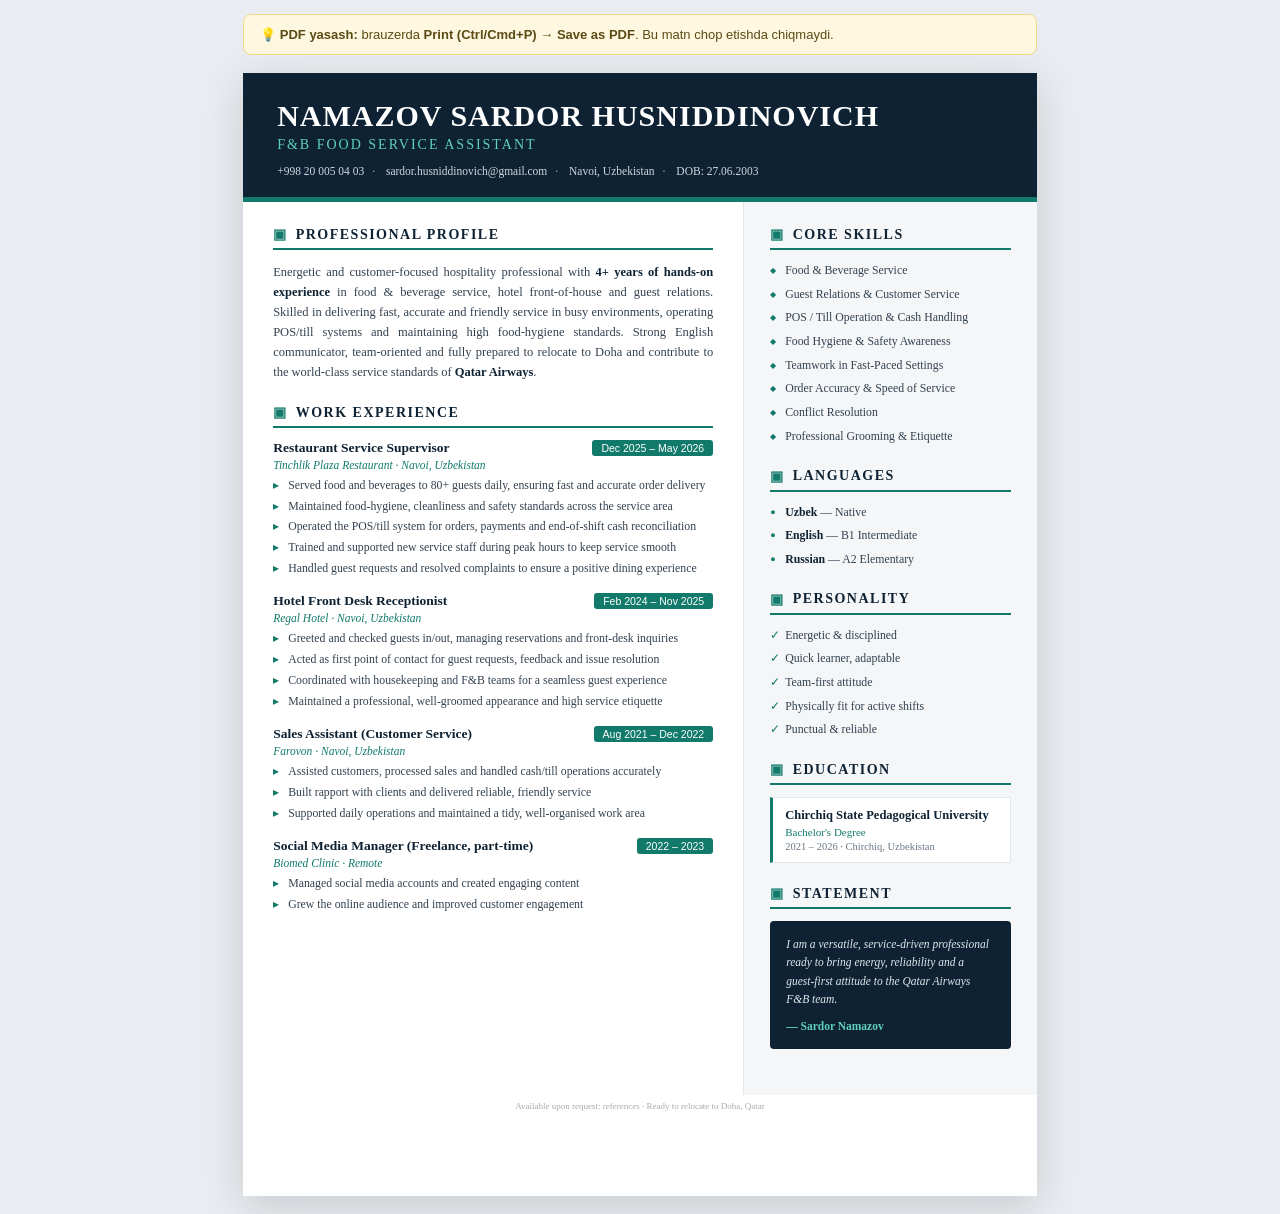
==== cv/Sardor_Namazov_CV_QatarAirways.html @ 2c008606 "Update restaurant name to Tinchlik Plaza" ====
<!DOCTYPE html>
<html lang="en">
<head>
<meta charset="UTF-8" />
<meta name="viewport" content="width=device-width, initial-scale=1.0" />
<title>Sardor Namazov — CV (Qatar Airways · F&B Food Service Assistant)</title>
<style>
  @page { size: A4; margin: 0; }
  * { margin:0; padding:0; box-sizing:border-box; }
  body {
    font-family: Georgia, 'Times New Roman', serif;
    color:#1b2733; background:#e9edf1;
    -webkit-print-color-adjust:exact; print-color-adjust:exact;
  }
  .page {
    width:210mm; min-height:297mm; margin:18px auto; background:#fff;
    box-shadow:0 10px 40px rgba(0,0,0,.15); position:relative;
  }
  /* Header */
  .head { background:#0e2233; color:#fff; padding:26px 34px 20px; border-bottom:5px solid #117a6b; }
  .head h1 { font-size:30px; letter-spacing:1px; font-weight:700; }
  .role { color:#5fd0bd; font-size:14px; letter-spacing:2px; margin-top:4px; text-transform:uppercase; }
  .contact { font-size:11.5px; color:#cdd7df; margin-top:12px; }
  .contact span { white-space:nowrap; }
  .sep { color:#5fd0bd; margin:0 8px; }
  /* Body grid */
  .body { display:flex; }
  .left { width:63%; padding:24px 30px; }
  .right { width:37%; padding:24px 26px; background:#f4f6f8; border-left:1px solid #e2e7ec; }
  h2 { font-size:14px; color:#0e2233; text-transform:uppercase; letter-spacing:1.5px;
       border-bottom:2px solid #117a6b; padding-bottom:5px; margin-bottom:12px; display:flex; align-items:center; gap:8px; }
  h2 .ic { color:#117a6b; }
  .profile { font-size:12.5px; line-height:1.6; text-align:justify; color:#33414f; }
  .profile b { color:#0e2233; }
  /* Jobs */
  .job { margin-bottom:16px; }
  .job-top { display:flex; justify-content:space-between; align-items:baseline; gap:10px; }
  .job-title { font-size:13.5px; font-weight:700; color:#0e2233; }
  .job-date { font-size:10.5px; color:#fff; background:#117a6b; padding:2px 9px; border-radius:3px; white-space:nowrap; font-family:Arial,sans-serif; }
  .job-org { font-size:11.5px; color:#117a6b; font-style:italic; margin:3px 0 6px; }
  .job ul { list-style:none; }
  .job li { font-size:11.8px; line-height:1.5; color:#33414f; padding-left:15px; position:relative; margin-bottom:3px; }
  .job li::before { content:"▸"; color:#117a6b; position:absolute; left:0; }
  /* Right column */
  .blk { margin-bottom:22px; }
  .skill, .lang, .pers { font-size:11.8px; color:#33414f; line-height:1.5; padding-left:15px; position:relative; margin-bottom:6px; }
  .skill::before { content:"◆"; color:#117a6b; font-size:8px; position:absolute; left:0; top:3px; }
  .lang::before { content:"●"; color:#117a6b; font-size:9px; position:absolute; left:0; top:2px; }
  .pers::before { content:"✓"; color:#117a6b; position:absolute; left:0; }
  .lang b { color:#0e2233; }
  .edu-card { background:#fff; border:1px solid #e2e7ec; border-left:3px solid #117a6b; padding:10px 12px; }
  .edu-card .uni { font-size:12.5px; font-weight:700; color:#0e2233; }
  .edu-card .deg { font-size:11px; color:#117a6b; margin:3px 0; }
  .edu-card .meta { font-size:10.5px; color:#6b7886; }
  .quote { background:#0e2233; color:#dfe8ee; font-size:11.5px; font-style:italic; line-height:1.6;
           padding:14px 16px; border-radius:4px; }
  .quote .name { display:block; margin-top:8px; color:#5fd0bd; font-style:normal; font-weight:700; }
  .note { font-size:9px; color:#aaa; text-align:center; padding:6px; }
  @media print { body{background:#fff;} .page{margin:0; box-shadow:none;} .screen-only{display:none;} }
</style>
</head>
<body>
<div class="screen-only" style="max-width:210mm;margin:14px auto 0;font-family:Arial,sans-serif;font-size:13px;background:#fff8e1;border:1px solid #f0d98a;border-radius:8px;padding:12px 16px;color:#5b4a14;">
  💡 <b>PDF yasash:</b> brauzerda <b>Print (Ctrl/Cmd+P)</b> → <b>Save as PDF</b>. Bu matn chop etishda chiqmaydi.
</div>

<div class="page">
  <header class="head">
    <h1>NAMAZOV SARDOR HUSNIDDINOVICH</h1>
    <div class="role">F&amp;B Food Service Assistant</div>
    <div class="contact">
      <span>+998 20 005 04 03</span><span class="sep">·</span>
      <span>sardor.husniddinovich@gmail.com</span><span class="sep">·</span>
      <span>Navoi, Uzbekistan</span><span class="sep">·</span>
      <span>DOB: 27.06.2003</span>
    </div>
  </header>

  <div class="body">
    <!-- LEFT -->
    <div class="left">
      <section style="margin-bottom:22px;">
        <h2><span class="ic">▣</span> Professional Profile</h2>
        <p class="profile">
          Energetic and customer-focused hospitality professional with <b>4+ years of hands-on
          experience</b> in food &amp; beverage service, hotel front-of-house and guest relations.
          Skilled in delivering fast, accurate and friendly service in busy environments, operating
          POS/till systems and maintaining high food-hygiene standards. Strong English communicator,
          team-oriented and fully prepared to relocate to Doha and contribute to the world-class
          service standards of <b>Qatar Airways</b>.
        </p>
      </section>

      <section>
        <h2><span class="ic">▣</span> Work Experience</h2>

        <div class="job">
          <div class="job-top">
            <span class="job-title">Restaurant Service Supervisor</span>
            <span class="job-date">Dec 2025 – May 2026</span>
          </div>
          <div class="job-org">Tinchlik Plaza Restaurant · Navoi, Uzbekistan</div>
          <ul>
            <li>Served food and beverages to 80+ guests daily, ensuring fast and accurate order delivery</li>
            <li>Maintained food-hygiene, cleanliness and safety standards across the service area</li>
            <li>Operated the POS/till system for orders, payments and end-of-shift cash reconciliation</li>
            <li>Trained and supported new service staff during peak hours to keep service smooth</li>
            <li>Handled guest requests and resolved complaints to ensure a positive dining experience</li>
          </ul>
        </div>

        <div class="job">
          <div class="job-top">
            <span class="job-title">Hotel Front Desk Receptionist</span>
            <span class="job-date">Feb 2024 – Nov 2025</span>
          </div>
          <div class="job-org">Regal Hotel · Navoi, Uzbekistan</div>
          <ul>
            <li>Greeted and checked guests in/out, managing reservations and front-desk inquiries</li>
            <li>Acted as first point of contact for guest requests, feedback and issue resolution</li>
            <li>Coordinated with housekeeping and F&amp;B teams for a seamless guest experience</li>
            <li>Maintained a professional, well-groomed appearance and high service etiquette</li>
          </ul>
        </div>

        <div class="job">
          <div class="job-top">
            <span class="job-title">Sales Assistant (Customer Service)</span>
            <span class="job-date">Aug 2021 – Dec 2022</span>
          </div>
          <div class="job-org">Farovon · Navoi, Uzbekistan</div>
          <ul>
            <li>Assisted customers, processed sales and handled cash/till operations accurately</li>
            <li>Built rapport with clients and delivered reliable, friendly service</li>
            <li>Supported daily operations and maintained a tidy, well-organised work area</li>
          </ul>
        </div>

        <div class="job">
          <div class="job-top">
            <span class="job-title">Social Media Manager (Freelance, part-time)</span>
            <span class="job-date">2022 – 2023</span>
          </div>
          <div class="job-org">Biomed Clinic · Remote</div>
          <ul>
            <li>Managed social media accounts and created engaging content</li>
            <li>Grew the online audience and improved customer engagement</li>
          </ul>
        </div>
      </section>
    </div>

    <!-- RIGHT -->
    <div class="right">
      <div class="blk">
        <h2><span class="ic">▣</span> Core Skills</h2>
        <div class="skill">Food &amp; Beverage Service</div>
        <div class="skill">Guest Relations &amp; Customer Service</div>
        <div class="skill">POS / Till Operation &amp; Cash Handling</div>
        <div class="skill">Food Hygiene &amp; Safety Awareness</div>
        <div class="skill">Teamwork in Fast-Paced Settings</div>
        <div class="skill">Order Accuracy &amp; Speed of Service</div>
        <div class="skill">Conflict Resolution</div>
        <div class="skill">Professional Grooming &amp; Etiquette</div>
      </div>

      <div class="blk">
        <h2><span class="ic">▣</span> Languages</h2>
        <div class="lang"><b>Uzbek</b> — Native</div>
        <div class="lang"><b>English</b> — B1 Intermediate</div>
        <div class="lang"><b>Russian</b> — A2 Elementary</div>
      </div>

      <div class="blk">
        <h2><span class="ic">▣</span> Personality</h2>
        <div class="pers">Energetic &amp; disciplined</div>
        <div class="pers">Quick learner, adaptable</div>
        <div class="pers">Team-first attitude</div>
        <div class="pers">Physically fit for active shifts</div>
        <div class="pers">Punctual &amp; reliable</div>
      </div>

      <div class="blk">
        <h2><span class="ic">▣</span> Education</h2>
        <div class="edu-card">
          <div class="uni">Chirchiq State Pedagogical University</div>
          <div class="deg">Bachelor's Degree</div>
          <div class="meta">2021 – 2026 · Chirchiq, Uzbekistan</div>
        </div>
      </div>

      <div class="blk">
        <h2><span class="ic">▣</span> Statement</h2>
        <div class="quote">
          I am a versatile, service-driven professional ready to bring energy, reliability and
          a guest-first attitude to the Qatar Airways F&amp;B team.
          <span class="name">— Sardor Namazov</span>
        </div>
      </div>
    </div>
  </div>
  <div class="note">Available upon request: references · Ready to relocate to Doha, Qatar</div>
</div>
</body>
</html>
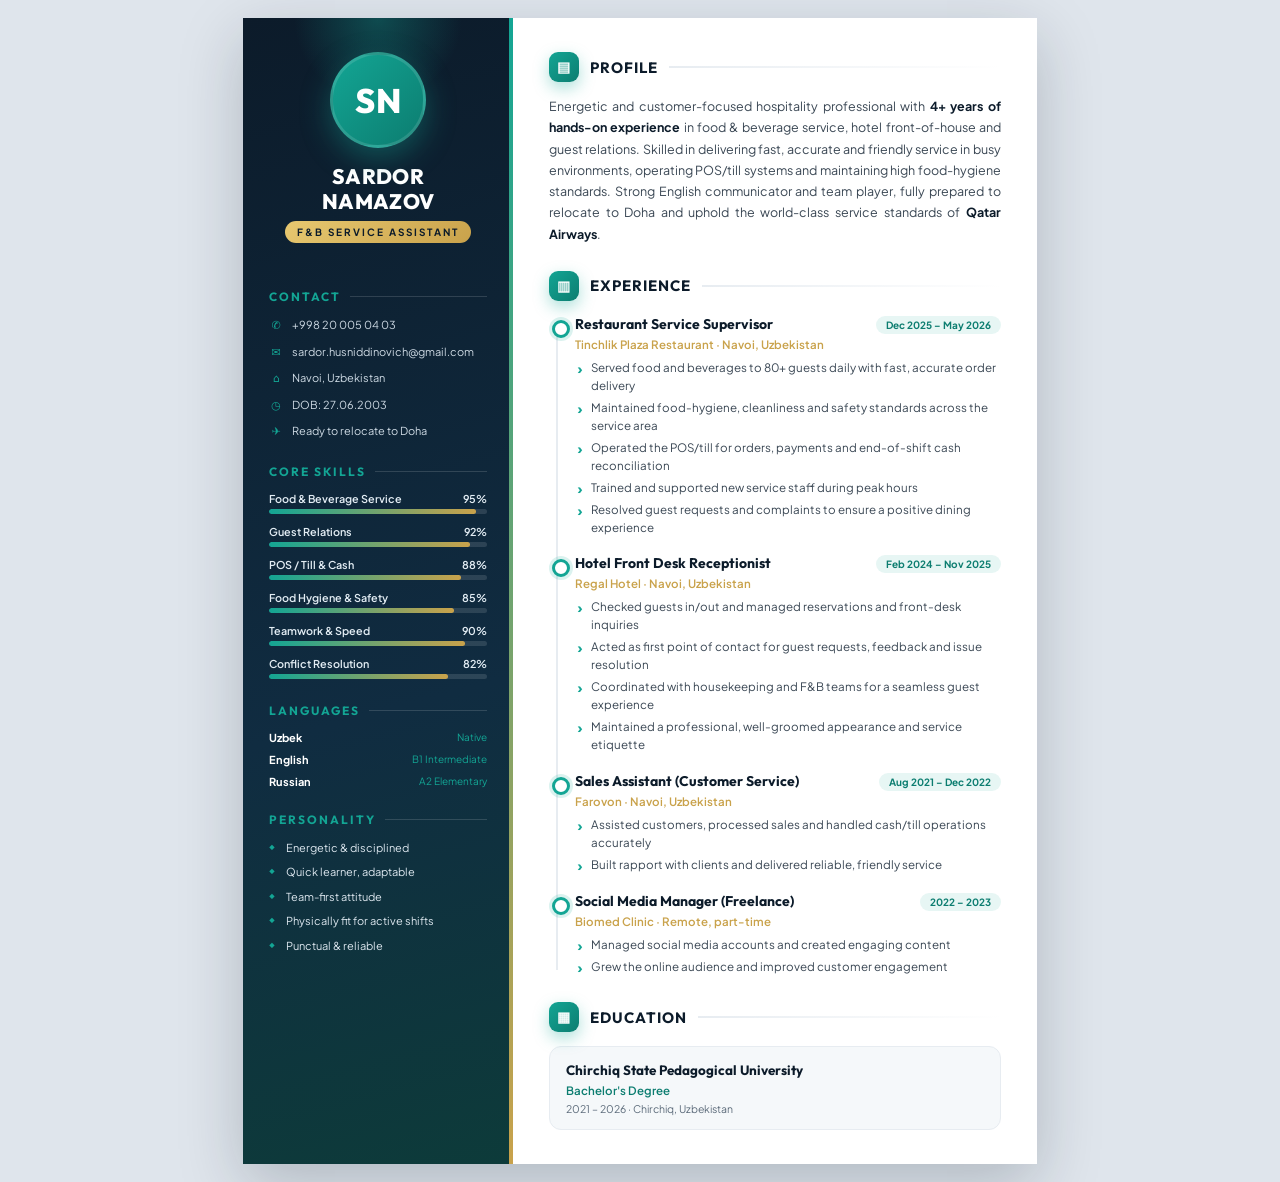
==== commit 77e694ec: "Redesign CV: premium sidebar layout with skill bars, timeline, modern typography" ====
--- a/cv/Sardor_Namazov_CV_QatarAirways.html
+++ b/cv/Sardor_Namazov_CV_QatarAirways.html
@@ -4,202 +4,229 @@
 <meta charset="UTF-8" />
 <meta name="viewport" content="width=device-width, initial-scale=1.0" />
 <title>Sardor Namazov — CV (Qatar Airways · F&B Food Service Assistant)</title>
+<link rel="preconnect" href="https://fonts.googleapis.com" />
+<link rel="preconnect" href="https://fonts.gstatic.com" crossorigin />
+<link href="https://fonts.googleapis.com/css2?family=Plus+Jakarta+Sans:wght@400;500;600;700;800&family=Outfit:wght@500;600;700;800&display=swap" rel="stylesheet" />
 <style>
   @page { size: A4; margin: 0; }
   * { margin:0; padding:0; box-sizing:border-box; }
-  body {
-    font-family: Georgia, 'Times New Roman', serif;
-    color:#1b2733; background:#e9edf1;
+  :root{
+    --ink:#11161d; --navy:#0c1b2a; --teal:#13a594; --teal-d:#0c7d70;
+    --gold:#c9a24b; --grey:#5c6b7a; --line:#e7ecf1; --soft:#f5f8fa;
+  }
+  body{
+    font-family:'Plus Jakarta Sans',system-ui,sans-serif; color:var(--ink); background:#dfe5ec;
     -webkit-print-color-adjust:exact; print-color-adjust:exact;
   }
-  .page {
-    width:210mm; min-height:297mm; margin:18px auto; background:#fff;
-    box-shadow:0 10px 40px rgba(0,0,0,.15); position:relative;
-  }
-  /* Header */
-  .head { background:#0e2233; color:#fff; padding:26px 34px 20px; border-bottom:5px solid #117a6b; }
-  .head h1 { font-size:30px; letter-spacing:1px; font-weight:700; }
-  .role { color:#5fd0bd; font-size:14px; letter-spacing:2px; margin-top:4px; text-transform:uppercase; }
-  .contact { font-size:11.5px; color:#cdd7df; margin-top:12px; }
-  .contact span { white-space:nowrap; }
-  .sep { color:#5fd0bd; margin:0 8px; }
-  /* Body grid */
-  .body { display:flex; }
-  .left { width:63%; padding:24px 30px; }
-  .right { width:37%; padding:24px 26px; background:#f4f6f8; border-left:1px solid #e2e7ec; }
-  h2 { font-size:14px; color:#0e2233; text-transform:uppercase; letter-spacing:1.5px;
-       border-bottom:2px solid #117a6b; padding-bottom:5px; margin-bottom:12px; display:flex; align-items:center; gap:8px; }
-  h2 .ic { color:#117a6b; }
-  .profile { font-size:12.5px; line-height:1.6; text-align:justify; color:#33414f; }
-  .profile b { color:#0e2233; }
-  /* Jobs */
-  .job { margin-bottom:16px; }
-  .job-top { display:flex; justify-content:space-between; align-items:baseline; gap:10px; }
-  .job-title { font-size:13.5px; font-weight:700; color:#0e2233; }
-  .job-date { font-size:10.5px; color:#fff; background:#117a6b; padding:2px 9px; border-radius:3px; white-space:nowrap; font-family:Arial,sans-serif; }
-  .job-org { font-size:11.5px; color:#117a6b; font-style:italic; margin:3px 0 6px; }
-  .job ul { list-style:none; }
-  .job li { font-size:11.8px; line-height:1.5; color:#33414f; padding-left:15px; position:relative; margin-bottom:3px; }
-  .job li::before { content:"▸"; color:#117a6b; position:absolute; left:0; }
-  /* Right column */
-  .blk { margin-bottom:22px; }
-  .skill, .lang, .pers { font-size:11.8px; color:#33414f; line-height:1.5; padding-left:15px; position:relative; margin-bottom:6px; }
-  .skill::before { content:"◆"; color:#117a6b; font-size:8px; position:absolute; left:0; top:3px; }
-  .lang::before { content:"●"; color:#117a6b; font-size:9px; position:absolute; left:0; top:2px; }
-  .pers::before { content:"✓"; color:#117a6b; position:absolute; left:0; }
-  .lang b { color:#0e2233; }
-  .edu-card { background:#fff; border:1px solid #e2e7ec; border-left:3px solid #117a6b; padding:10px 12px; }
-  .edu-card .uni { font-size:12.5px; font-weight:700; color:#0e2233; }
-  .edu-card .deg { font-size:11px; color:#117a6b; margin:3px 0; }
-  .edu-card .meta { font-size:10.5px; color:#6b7886; }
-  .quote { background:#0e2233; color:#dfe8ee; font-size:11.5px; font-style:italic; line-height:1.6;
-           padding:14px 16px; border-radius:4px; }
-  .quote .name { display:block; margin-top:8px; color:#5fd0bd; font-style:normal; font-weight:700; }
-  .note { font-size:9px; color:#aaa; text-align:center; padding:6px; }
-  @media print { body{background:#fff;} .page{margin:0; box-shadow:none;} .screen-only{display:none;} }
+  .page{ width:210mm; min-height:297mm; margin:18px auto; background:#fff;
+    box-shadow:0 20px 60px rgba(12,27,42,.22); overflow:hidden; position:relative; }
+
+  /* ===== Sidebar layout ===== */
+  .grid{ display:flex; min-height:297mm; }
+  .side{ width:34%; background:linear-gradient(165deg,#0c1b2a 0%,#102c41 60%,#0d3b3a 100%);
+    color:#dde7ef; padding:0 0 30px; position:relative; }
+  .side::after{ content:""; position:absolute; top:0; right:0; width:4px; height:100%;
+    background:linear-gradient(180deg,var(--teal),var(--gold)); }
+  .main{ width:66%; padding:34px 36px; }
+
+  /* ===== Avatar / name block ===== */
+  .id{ padding:34px 26px 22px; text-align:center; position:relative; }
+  .id::before{ content:""; position:absolute; inset:0; background:
+    radial-gradient(120px 120px at 50% 0%, rgba(19,165,148,.35), transparent 70%); }
+  .mono{ width:96px; height:96px; margin:0 auto 16px; border-radius:50%; position:relative;
+    display:flex; align-items:center; justify-content:center;
+    background:linear-gradient(135deg,var(--teal),var(--teal-d)); color:#fff;
+    font-family:'Outfit'; font-weight:800; font-size:34px; letter-spacing:1px;
+    box-shadow:0 10px 30px rgba(19,165,148,.4); border:3px solid rgba(255,255,255,.12); }
+  .mono span{ position:relative; z-index:1; }
+  .id h1{ font-family:'Outfit'; font-size:21px; font-weight:800; color:#fff; line-height:1.2; letter-spacing:.3px; }
+  .id .sub{ margin-top:7px; display:inline-block; font-size:10px; font-weight:700; letter-spacing:2px;
+    text-transform:uppercase; color:#0c1b2a; background:linear-gradient(135deg,#e7c870,var(--gold));
+    padding:5px 12px; border-radius:30px; }
+
+  /* ===== Sidebar sections ===== */
+  .sblk{ padding:0 26px; margin-top:24px; }
+  .sh{ font-family:'Outfit'; font-size:12px; font-weight:700; letter-spacing:2px; text-transform:uppercase;
+    color:var(--teal); margin-bottom:13px; display:flex; align-items:center; gap:9px; }
+  .sh .bar{ flex:1; height:1px; background:rgba(255,255,255,.14); }
+  .ctc{ font-size:11px; line-height:1.5; color:#cdd9e3; display:flex; gap:9px; align-items:flex-start; margin-bottom:10px; word-break:break-word; }
+  .ctc .i{ color:var(--teal); flex:none; width:14px; text-align:center; }
+
+  .skill{ margin-bottom:11px; }
+  .skill .top{ display:flex; justify-content:space-between; font-size:10.8px; color:#e3edf4; margin-bottom:4px; font-weight:600; }
+  .skill .track{ height:5px; border-radius:5px; background:rgba(255,255,255,.12); overflow:hidden; }
+  .skill .fill{ height:100%; border-radius:5px; background:linear-gradient(90deg,var(--teal),var(--gold)); }
+
+  .lang{ font-size:11px; color:#dde7ef; margin-bottom:9px; display:flex; justify-content:space-between; }
+  .lang b{ color:#fff; font-weight:700; }
+  .lang em{ font-style:normal; color:var(--teal); font-size:10px; }
+
+  .pers{ font-size:11px; color:#dde7ef; line-height:1.5; padding-left:17px; position:relative; margin-bottom:8px; }
+  .pers::before{ content:"◆"; color:var(--teal); font-size:7px; position:absolute; left:0; top:3px; }
+
+  /* ===== Main column ===== */
+  .mh{ font-family:'Outfit'; font-size:15px; font-weight:700; color:var(--navy);
+    text-transform:uppercase; letter-spacing:1px; display:flex; align-items:center; gap:11px; margin-bottom:14px; }
+  .mh .dot{ width:30px; height:30px; border-radius:9px; background:linear-gradient(135deg,var(--teal),var(--teal-d));
+    color:#fff; display:flex; align-items:center; justify-content:center; font-size:14px; box-shadow:0 6px 16px rgba(19,165,148,.35); }
+  .mh .ln{ flex:1; height:2px; background:linear-gradient(90deg,var(--line),transparent); }
+
+  .profile{ font-size:12.5px; line-height:1.7; color:#3a4754; text-align:justify; margin-bottom:26px; }
+  .profile b{ color:var(--navy); }
+
+  .tl{ position:relative; padding-left:26px; margin-bottom:26px; }
+  .tl::before{ content:""; position:absolute; left:7px; top:6px; bottom:6px; width:2px; background:var(--line); }
+  .job{ position:relative; margin-bottom:18px; }
+  .job::before{ content:""; position:absolute; left:-23px; top:5px; width:12px; height:12px; border-radius:50%;
+    background:#fff; border:3px solid var(--teal); box-shadow:0 0 0 3px rgba(19,165,148,.15); }
+  .job-top{ display:flex; justify-content:space-between; align-items:baseline; gap:10px; flex-wrap:wrap; }
+  .job-title{ font-family:'Outfit'; font-size:14px; font-weight:700; color:var(--navy); }
+  .job-date{ font-size:10px; font-weight:700; color:var(--teal-d); background:rgba(19,165,148,.1);
+    padding:3px 10px; border-radius:30px; white-space:nowrap; }
+  .job-org{ font-size:11.5px; color:var(--gold); font-weight:600; margin:3px 0 7px; }
+  .job ul{ list-style:none; }
+  .job li{ font-size:11.6px; line-height:1.55; color:#3a4754; padding-left:16px; position:relative; margin-bottom:4px; }
+  .job li::before{ content:"›"; color:var(--teal); font-weight:800; position:absolute; left:2px; top:-1px; font-size:14px; }
+
+  .edu{ background:var(--soft); border:1px solid var(--line); border-radius:12px; padding:14px 16px; }
+  .edu .uni{ font-family:'Outfit'; font-size:13.5px; font-weight:700; color:var(--navy); }
+  .edu .deg{ font-size:11.5px; color:var(--teal-d); font-weight:600; margin:4px 0; }
+  .edu .meta{ font-size:10.5px; color:var(--grey); }
 </style>
 </head>
 <body>
-<div class="screen-only" style="max-width:210mm;margin:14px auto 0;font-family:Arial,sans-serif;font-size:13px;background:#fff8e1;border:1px solid #f0d98a;border-radius:8px;padding:12px 16px;color:#5b4a14;">
-  💡 <b>PDF yasash:</b> brauzerda <b>Print (Ctrl/Cmd+P)</b> → <b>Save as PDF</b>. Bu matn chop etishda chiqmaydi.
-</div>
-
 <div class="page">
-  <header class="head">
-    <h1>NAMAZOV SARDOR HUSNIDDINOVICH</h1>
-    <div class="role">F&amp;B Food Service Assistant</div>
-    <div class="contact">
-      <span>+998 20 005 04 03</span><span class="sep">·</span>
-      <span>sardor.husniddinovich@gmail.com</span><span class="sep">·</span>
-      <span>Navoi, Uzbekistan</span><span class="sep">·</span>
-      <span>DOB: 27.06.2003</span>
-    </div>
-  </header>
-
-  <div class="body">
-    <!-- LEFT -->
-    <div class="left">
-      <section style="margin-bottom:22px;">
-        <h2><span class="ic">▣</span> Professional Profile</h2>
-        <p class="profile">
-          Energetic and customer-focused hospitality professional with <b>4+ years of hands-on
-          experience</b> in food &amp; beverage service, hotel front-of-house and guest relations.
-          Skilled in delivering fast, accurate and friendly service in busy environments, operating
-          POS/till systems and maintaining high food-hygiene standards. Strong English communicator,
-          team-oriented and fully prepared to relocate to Doha and contribute to the world-class
-          service standards of <b>Qatar Airways</b>.
-        </p>
-      </section>
-
-      <section>
-        <h2><span class="ic">▣</span> Work Experience</h2>
-
-        <div class="job">
-          <div class="job-top">
-            <span class="job-title">Restaurant Service Supervisor</span>
-            <span class="job-date">Dec 2025 – May 2026</span>
-          </div>
-          <div class="job-org">Tinchlik Plaza Restaurant · Navoi, Uzbekistan</div>
-          <ul>
-            <li>Served food and beverages to 80+ guests daily, ensuring fast and accurate order delivery</li>
-            <li>Maintained food-hygiene, cleanliness and safety standards across the service area</li>
-            <li>Operated the POS/till system for orders, payments and end-of-shift cash reconciliation</li>
-            <li>Trained and supported new service staff during peak hours to keep service smooth</li>
-            <li>Handled guest requests and resolved complaints to ensure a positive dining experience</li>
-          </ul>
-        </div>
-
-        <div class="job">
-          <div class="job-top">
-            <span class="job-title">Hotel Front Desk Receptionist</span>
-            <span class="job-date">Feb 2024 – Nov 2025</span>
-          </div>
-          <div class="job-org">Regal Hotel · Navoi, Uzbekistan</div>
-          <ul>
-            <li>Greeted and checked guests in/out, managing reservations and front-desk inquiries</li>
-            <li>Acted as first point of contact for guest requests, feedback and issue resolution</li>
-            <li>Coordinated with housekeeping and F&amp;B teams for a seamless guest experience</li>
-            <li>Maintained a professional, well-groomed appearance and high service etiquette</li>
-          </ul>
-        </div>
-
-        <div class="job">
-          <div class="job-top">
-            <span class="job-title">Sales Assistant (Customer Service)</span>
-            <span class="job-date">Aug 2021 – Dec 2022</span>
-          </div>
-          <div class="job-org">Farovon · Navoi, Uzbekistan</div>
-          <ul>
-            <li>Assisted customers, processed sales and handled cash/till operations accurately</li>
-            <li>Built rapport with clients and delivered reliable, friendly service</li>
-            <li>Supported daily operations and maintained a tidy, well-organised work area</li>
-          </ul>
-        </div>
-
-        <div class="job">
-          <div class="job-top">
-            <span class="job-title">Social Media Manager (Freelance, part-time)</span>
-            <span class="job-date">2022 – 2023</span>
-          </div>
-          <div class="job-org">Biomed Clinic · Remote</div>
-          <ul>
-            <li>Managed social media accounts and created engaging content</li>
-            <li>Grew the online audience and improved customer engagement</li>
-          </ul>
-        </div>
-      </section>
-    </div>
-
-    <!-- RIGHT -->
-    <div class="right">
-      <div class="blk">
-        <h2><span class="ic">▣</span> Core Skills</h2>
-        <div class="skill">Food &amp; Beverage Service</div>
-        <div class="skill">Guest Relations &amp; Customer Service</div>
-        <div class="skill">POS / Till Operation &amp; Cash Handling</div>
-        <div class="skill">Food Hygiene &amp; Safety Awareness</div>
-        <div class="skill">Teamwork in Fast-Paced Settings</div>
-        <div class="skill">Order Accuracy &amp; Speed of Service</div>
-        <div class="skill">Conflict Resolution</div>
-        <div class="skill">Professional Grooming &amp; Etiquette</div>
-      </div>
-
-      <div class="blk">
-        <h2><span class="ic">▣</span> Languages</h2>
-        <div class="lang"><b>Uzbek</b> — Native</div>
-        <div class="lang"><b>English</b> — B1 Intermediate</div>
-        <div class="lang"><b>Russian</b> — A2 Elementary</div>
-      </div>
-
-      <div class="blk">
-        <h2><span class="ic">▣</span> Personality</h2>
+  <div class="grid">
+
+    <!-- ===== SIDEBAR ===== -->
+    <aside class="side">
+      <div class="id">
+        <div class="mono"><span>SN</span></div>
+        <h1>SARDOR<br>NAMAZOV</h1>
+        <div class="sub">F&amp;B Service Assistant</div>
+      </div>
+
+      <div class="sblk">
+        <div class="sh">Contact <span class="bar"></span></div>
+        <div class="ctc"><span class="i">✆</span> +998 20 005 04 03</div>
+        <div class="ctc"><span class="i">✉</span> sardor.husniddinovich@gmail.com</div>
+        <div class="ctc"><span class="i">⌂</span> Navoi, Uzbekistan</div>
+        <div class="ctc"><span class="i">◷</span> DOB: 27.06.2003</div>
+        <div class="ctc"><span class="i">✈</span> Ready to relocate to Doha</div>
+      </div>
+
+      <div class="sblk">
+        <div class="sh">Core Skills <span class="bar"></span></div>
+        <div class="skill"><div class="top"><span>Food &amp; Beverage Service</span><span>95%</span></div><div class="track"><div class="fill" style="width:95%"></div></div></div>
+        <div class="skill"><div class="top"><span>Guest Relations</span><span>92%</span></div><div class="track"><div class="fill" style="width:92%"></div></div></div>
+        <div class="skill"><div class="top"><span>POS / Till &amp; Cash</span><span>88%</span></div><div class="track"><div class="fill" style="width:88%"></div></div></div>
+        <div class="skill"><div class="top"><span>Food Hygiene &amp; Safety</span><span>85%</span></div><div class="track"><div class="fill" style="width:85%"></div></div></div>
+        <div class="skill"><div class="top"><span>Teamwork &amp; Speed</span><span>90%</span></div><div class="track"><div class="fill" style="width:90%"></div></div></div>
+        <div class="skill"><div class="top"><span>Conflict Resolution</span><span>82%</span></div><div class="track"><div class="fill" style="width:82%"></div></div></div>
+      </div>
+
+      <div class="sblk">
+        <div class="sh">Languages <span class="bar"></span></div>
+        <div class="lang"><b>Uzbek</b> <em>Native</em></div>
+        <div class="lang"><b>English</b> <em>B1 Intermediate</em></div>
+        <div class="lang"><b>Russian</b> <em>A2 Elementary</em></div>
+      </div>
+
+      <div class="sblk">
+        <div class="sh">Personality <span class="bar"></span></div>
         <div class="pers">Energetic &amp; disciplined</div>
         <div class="pers">Quick learner, adaptable</div>
         <div class="pers">Team-first attitude</div>
         <div class="pers">Physically fit for active shifts</div>
         <div class="pers">Punctual &amp; reliable</div>
       </div>
-
-      <div class="blk">
-        <h2><span class="ic">▣</span> Education</h2>
-        <div class="edu-card">
+    </aside>
+
+    <!-- ===== MAIN ===== -->
+    <main class="main">
+      <section>
+        <div class="mh"><span class="dot">▤</span> Profile <span class="ln"></span></div>
+        <p class="profile">
+          Energetic and customer-focused hospitality professional with <b>4+ years of hands-on
+          experience</b> in food &amp; beverage service, hotel front-of-house and guest relations.
+          Skilled in delivering fast, accurate and friendly service in busy environments, operating
+          POS/till systems and maintaining high food-hygiene standards. Strong English communicator
+          and team player, fully prepared to relocate to Doha and uphold the world-class service
+          standards of <b>Qatar Airways</b>.
+        </p>
+      </section>
+
+      <section>
+        <div class="mh"><span class="dot">▥</span> Experience <span class="ln"></span></div>
+        <div class="tl">
+
+          <div class="job">
+            <div class="job-top">
+              <span class="job-title">Restaurant Service Supervisor</span>
+              <span class="job-date">Dec 2025 – May 2026</span>
+            </div>
+            <div class="job-org">Tinchlik Plaza Restaurant · Navoi, Uzbekistan</div>
+            <ul>
+              <li>Served food and beverages to 80+ guests daily with fast, accurate order delivery</li>
+              <li>Maintained food-hygiene, cleanliness and safety standards across the service area</li>
+              <li>Operated the POS/till for orders, payments and end-of-shift cash reconciliation</li>
+              <li>Trained and supported new service staff during peak hours</li>
+              <li>Resolved guest requests and complaints to ensure a positive dining experience</li>
+            </ul>
+          </div>
+
+          <div class="job">
+            <div class="job-top">
+              <span class="job-title">Hotel Front Desk Receptionist</span>
+              <span class="job-date">Feb 2024 – Nov 2025</span>
+            </div>
+            <div class="job-org">Regal Hotel · Navoi, Uzbekistan</div>
+            <ul>
+              <li>Checked guests in/out and managed reservations and front-desk inquiries</li>
+              <li>Acted as first point of contact for guest requests, feedback and issue resolution</li>
+              <li>Coordinated with housekeeping and F&amp;B teams for a seamless guest experience</li>
+              <li>Maintained a professional, well-groomed appearance and service etiquette</li>
+            </ul>
+          </div>
+
+          <div class="job">
+            <div class="job-top">
+              <span class="job-title">Sales Assistant (Customer Service)</span>
+              <span class="job-date">Aug 2021 – Dec 2022</span>
+            </div>
+            <div class="job-org">Farovon · Navoi, Uzbekistan</div>
+            <ul>
+              <li>Assisted customers, processed sales and handled cash/till operations accurately</li>
+              <li>Built rapport with clients and delivered reliable, friendly service</li>
+            </ul>
+          </div>
+
+          <div class="job">
+            <div class="job-top">
+              <span class="job-title">Social Media Manager (Freelance)</span>
+              <span class="job-date">2022 – 2023</span>
+            </div>
+            <div class="job-org">Biomed Clinic · Remote, part-time</div>
+            <ul>
+              <li>Managed social media accounts and created engaging content</li>
+              <li>Grew the online audience and improved customer engagement</li>
+            </ul>
+          </div>
+
+        </div>
+      </section>
+
+      <section>
+        <div class="mh"><span class="dot">▦</span> Education <span class="ln"></span></div>
+        <div class="edu">
           <div class="uni">Chirchiq State Pedagogical University</div>
           <div class="deg">Bachelor's Degree</div>
           <div class="meta">2021 – 2026 · Chirchiq, Uzbekistan</div>
         </div>
-      </div>
-
-      <div class="blk">
-        <h2><span class="ic">▣</span> Statement</h2>
-        <div class="quote">
-          I am a versatile, service-driven professional ready to bring energy, reliability and
-          a guest-first attitude to the Qatar Airways F&amp;B team.
-          <span class="name">— Sardor Namazov</span>
-        </div>
-      </div>
-    </div>
+      </section>
+    </main>
+
   </div>
-  <div class="note">Available upon request: references · Ready to relocate to Doha, Qatar</div>
 </div>
 </body>
 </html>
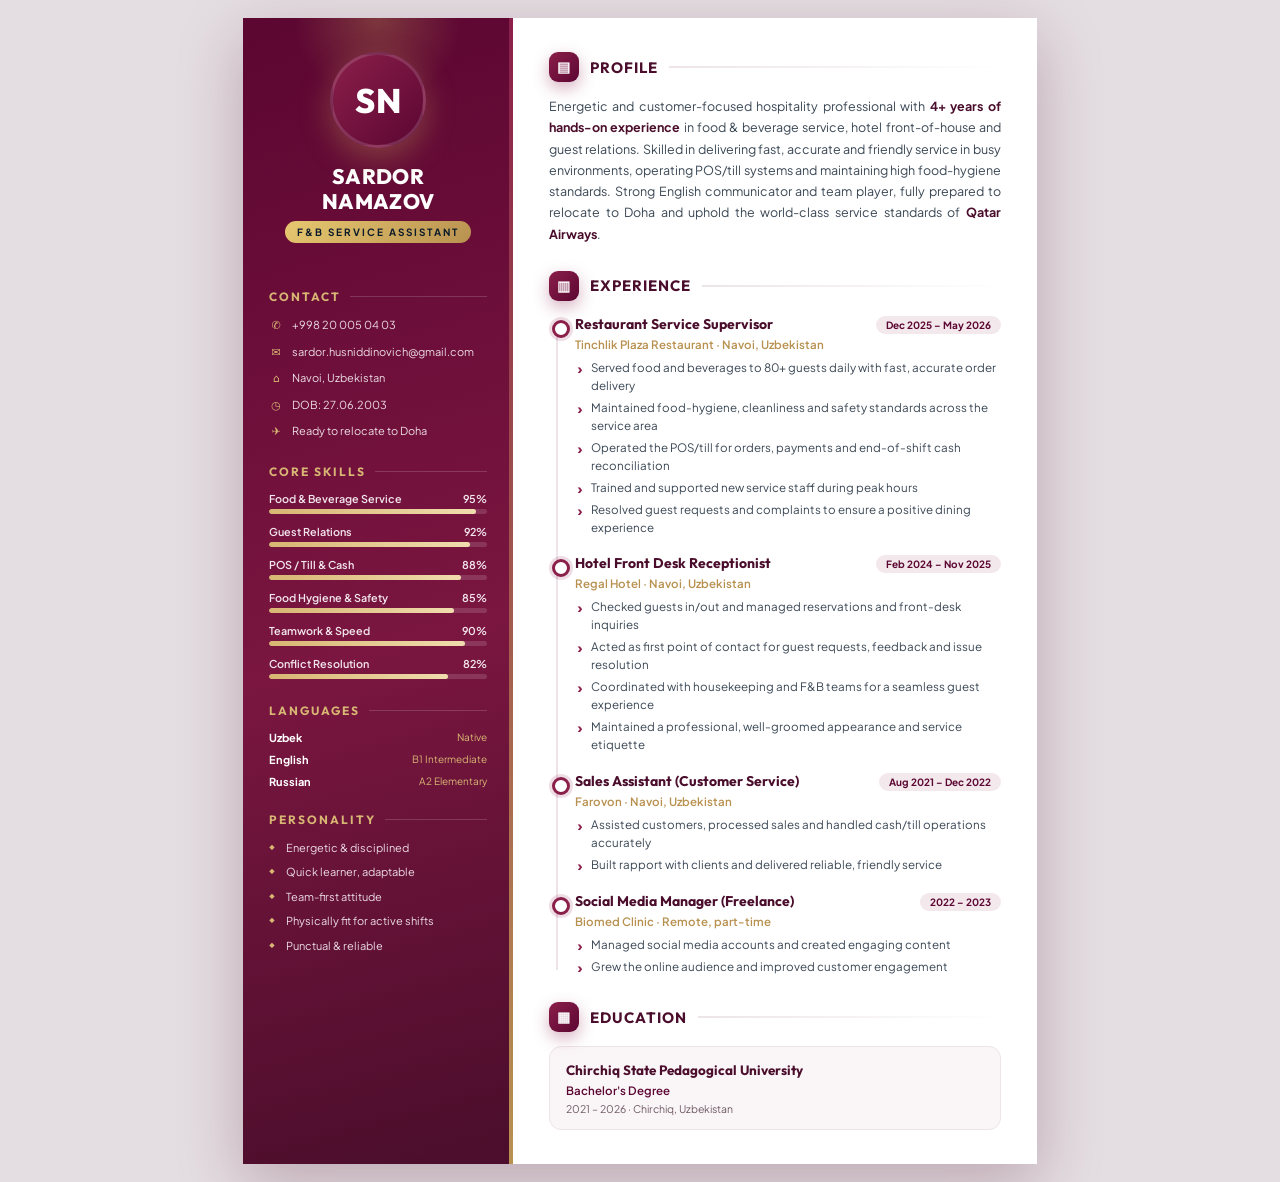
==== commit 445bd84e: "Apply Qatar Airways burgundy & champagne brand colors to CV" ====
--- a/cv/Sardor_Namazov_CV_QatarAirways.html
+++ b/cv/Sardor_Namazov_CV_QatarAirways.html
@@ -11,20 +11,20 @@
   @page { size: A4; margin: 0; }
   * { margin:0; padding:0; box-sizing:border-box; }
   :root{
-    --ink:#11161d; --navy:#0c1b2a; --teal:#13a594; --teal-d:#0c7d70;
-    --gold:#c9a24b; --grey:#5c6b7a; --line:#e7ecf1; --soft:#f5f8fa;
+    --ink:#1a1016; --navy:#4a0d2b; --teal:#8a1f4a; --teal-d:#5c0632;
+    --gold:#b89150; --grey:#6e5a63; --line:#ece4e8; --soft:#faf6f8;
   }
   body{
-    font-family:'Plus Jakarta Sans',system-ui,sans-serif; color:var(--ink); background:#dfe5ec;
+    font-family:'Plus Jakarta Sans',system-ui,sans-serif; color:var(--ink); background:#e4dde1;
     -webkit-print-color-adjust:exact; print-color-adjust:exact;
   }
   .page{ width:210mm; min-height:297mm; margin:18px auto; background:#fff;
-    box-shadow:0 20px 60px rgba(12,27,42,.22); overflow:hidden; position:relative; }
+    box-shadow:0 20px 60px rgba(74,13,43,.25); overflow:hidden; position:relative; }
 
   /* ===== Sidebar layout ===== */
   .grid{ display:flex; min-height:297mm; }
-  .side{ width:34%; background:linear-gradient(165deg,#0c1b2a 0%,#102c41 60%,#0d3b3a 100%);
-    color:#dde7ef; padding:0 0 30px; position:relative; }
+  .side{ width:34%; background:linear-gradient(165deg,#5c0632 0%,#7a1640 55%,#4a0d2b 100%);
+    color:#f0e3ea; padding:0 0 30px; position:relative; }
   .side::after{ content:""; position:absolute; top:0; right:0; width:4px; height:100%;
     background:linear-gradient(180deg,var(--teal),var(--gold)); }
   .main{ width:66%; padding:34px 36px; }
@@ -32,12 +32,12 @@
   /* ===== Avatar / name block ===== */
   .id{ padding:34px 26px 22px; text-align:center; position:relative; }
   .id::before{ content:""; position:absolute; inset:0; background:
-    radial-gradient(120px 120px at 50% 0%, rgba(19,165,148,.35), transparent 70%); }
+    radial-gradient(120px 120px at 50% 0%, rgba(184,145,80,.35), transparent 70%); }
   .mono{ width:96px; height:96px; margin:0 auto 16px; border-radius:50%; position:relative;
     display:flex; align-items:center; justify-content:center;
-    background:linear-gradient(135deg,var(--teal),var(--teal-d)); color:#fff;
+    background:linear-gradient(135deg,#8a1f4a,#5c0632); color:#fff;
     font-family:'Outfit'; font-weight:800; font-size:34px; letter-spacing:1px;
-    box-shadow:0 10px 30px rgba(19,165,148,.4); border:3px solid rgba(255,255,255,.12); }
+    box-shadow:0 10px 30px rgba(184,145,80,.4); border:3px solid rgba(255,255,255,.14); }
   .mono span{ position:relative; z-index:1; }
   .id h1{ font-family:'Outfit'; font-size:21px; font-weight:800; color:#fff; line-height:1.2; letter-spacing:.3px; }
   .id .sub{ margin-top:7px; display:inline-block; font-size:10px; font-weight:700; letter-spacing:2px;
@@ -47,28 +47,28 @@
   /* ===== Sidebar sections ===== */
   .sblk{ padding:0 26px; margin-top:24px; }
   .sh{ font-family:'Outfit'; font-size:12px; font-weight:700; letter-spacing:2px; text-transform:uppercase;
-    color:var(--teal); margin-bottom:13px; display:flex; align-items:center; gap:9px; }
-  .sh .bar{ flex:1; height:1px; background:rgba(255,255,255,.14); }
-  .ctc{ font-size:11px; line-height:1.5; color:#cdd9e3; display:flex; gap:9px; align-items:flex-start; margin-bottom:10px; word-break:break-word; }
-  .ctc .i{ color:var(--teal); flex:none; width:14px; text-align:center; }
+    color:#d8b673; margin-bottom:13px; display:flex; align-items:center; gap:9px; }
+  .sh .bar{ flex:1; height:1px; background:rgba(255,255,255,.16); }
+  .ctc{ font-size:11px; line-height:1.5; color:#ecdbe4; display:flex; gap:9px; align-items:flex-start; margin-bottom:10px; word-break:break-word; }
+  .ctc .i{ color:#d8b673; flex:none; width:14px; text-align:center; }
 
   .skill{ margin-bottom:11px; }
-  .skill .top{ display:flex; justify-content:space-between; font-size:10.8px; color:#e3edf4; margin-bottom:4px; font-weight:600; }
-  .skill .track{ height:5px; border-radius:5px; background:rgba(255,255,255,.12); overflow:hidden; }
-  .skill .fill{ height:100%; border-radius:5px; background:linear-gradient(90deg,var(--teal),var(--gold)); }
-
-  .lang{ font-size:11px; color:#dde7ef; margin-bottom:9px; display:flex; justify-content:space-between; }
+  .skill .top{ display:flex; justify-content:space-between; font-size:10.8px; color:#f3e6ed; margin-bottom:4px; font-weight:600; }
+  .skill .track{ height:5px; border-radius:5px; background:rgba(255,255,255,.14); overflow:hidden; }
+  .skill .fill{ height:100%; border-radius:5px; background:linear-gradient(90deg,#d8b673,#f0dcae); }
+
+  .lang{ font-size:11px; color:#ecdbe4; margin-bottom:9px; display:flex; justify-content:space-between; }
   .lang b{ color:#fff; font-weight:700; }
-  .lang em{ font-style:normal; color:var(--teal); font-size:10px; }
-
-  .pers{ font-size:11px; color:#dde7ef; line-height:1.5; padding-left:17px; position:relative; margin-bottom:8px; }
-  .pers::before{ content:"◆"; color:var(--teal); font-size:7px; position:absolute; left:0; top:3px; }
+  .lang em{ font-style:normal; color:#d8b673; font-size:10px; }
+
+  .pers{ font-size:11px; color:#ecdbe4; line-height:1.5; padding-left:17px; position:relative; margin-bottom:8px; }
+  .pers::before{ content:"◆"; color:#d8b673; font-size:7px; position:absolute; left:0; top:3px; }
 
   /* ===== Main column ===== */
   .mh{ font-family:'Outfit'; font-size:15px; font-weight:700; color:var(--navy);
     text-transform:uppercase; letter-spacing:1px; display:flex; align-items:center; gap:11px; margin-bottom:14px; }
   .mh .dot{ width:30px; height:30px; border-radius:9px; background:linear-gradient(135deg,var(--teal),var(--teal-d));
-    color:#fff; display:flex; align-items:center; justify-content:center; font-size:14px; box-shadow:0 6px 16px rgba(19,165,148,.35); }
+    color:#fff; display:flex; align-items:center; justify-content:center; font-size:14px; box-shadow:0 6px 16px rgba(138,31,74,.35); }
   .mh .ln{ flex:1; height:2px; background:linear-gradient(90deg,var(--line),transparent); }
 
   .profile{ font-size:12.5px; line-height:1.7; color:#3a4754; text-align:justify; margin-bottom:26px; }
@@ -78,10 +78,10 @@
   .tl::before{ content:""; position:absolute; left:7px; top:6px; bottom:6px; width:2px; background:var(--line); }
   .job{ position:relative; margin-bottom:18px; }
   .job::before{ content:""; position:absolute; left:-23px; top:5px; width:12px; height:12px; border-radius:50%;
-    background:#fff; border:3px solid var(--teal); box-shadow:0 0 0 3px rgba(19,165,148,.15); }
+    background:#fff; border:3px solid var(--teal); box-shadow:0 0 0 3px rgba(138,31,74,.15); }
   .job-top{ display:flex; justify-content:space-between; align-items:baseline; gap:10px; flex-wrap:wrap; }
   .job-title{ font-family:'Outfit'; font-size:14px; font-weight:700; color:var(--navy); }
-  .job-date{ font-size:10px; font-weight:700; color:var(--teal-d); background:rgba(19,165,148,.1);
+  .job-date{ font-size:10px; font-weight:700; color:var(--teal-d); background:rgba(138,31,74,.1);
     padding:3px 10px; border-radius:30px; white-space:nowrap; }
   .job-org{ font-size:11.5px; color:var(--gold); font-weight:600; margin:3px 0 7px; }
   .job ul{ list-style:none; }
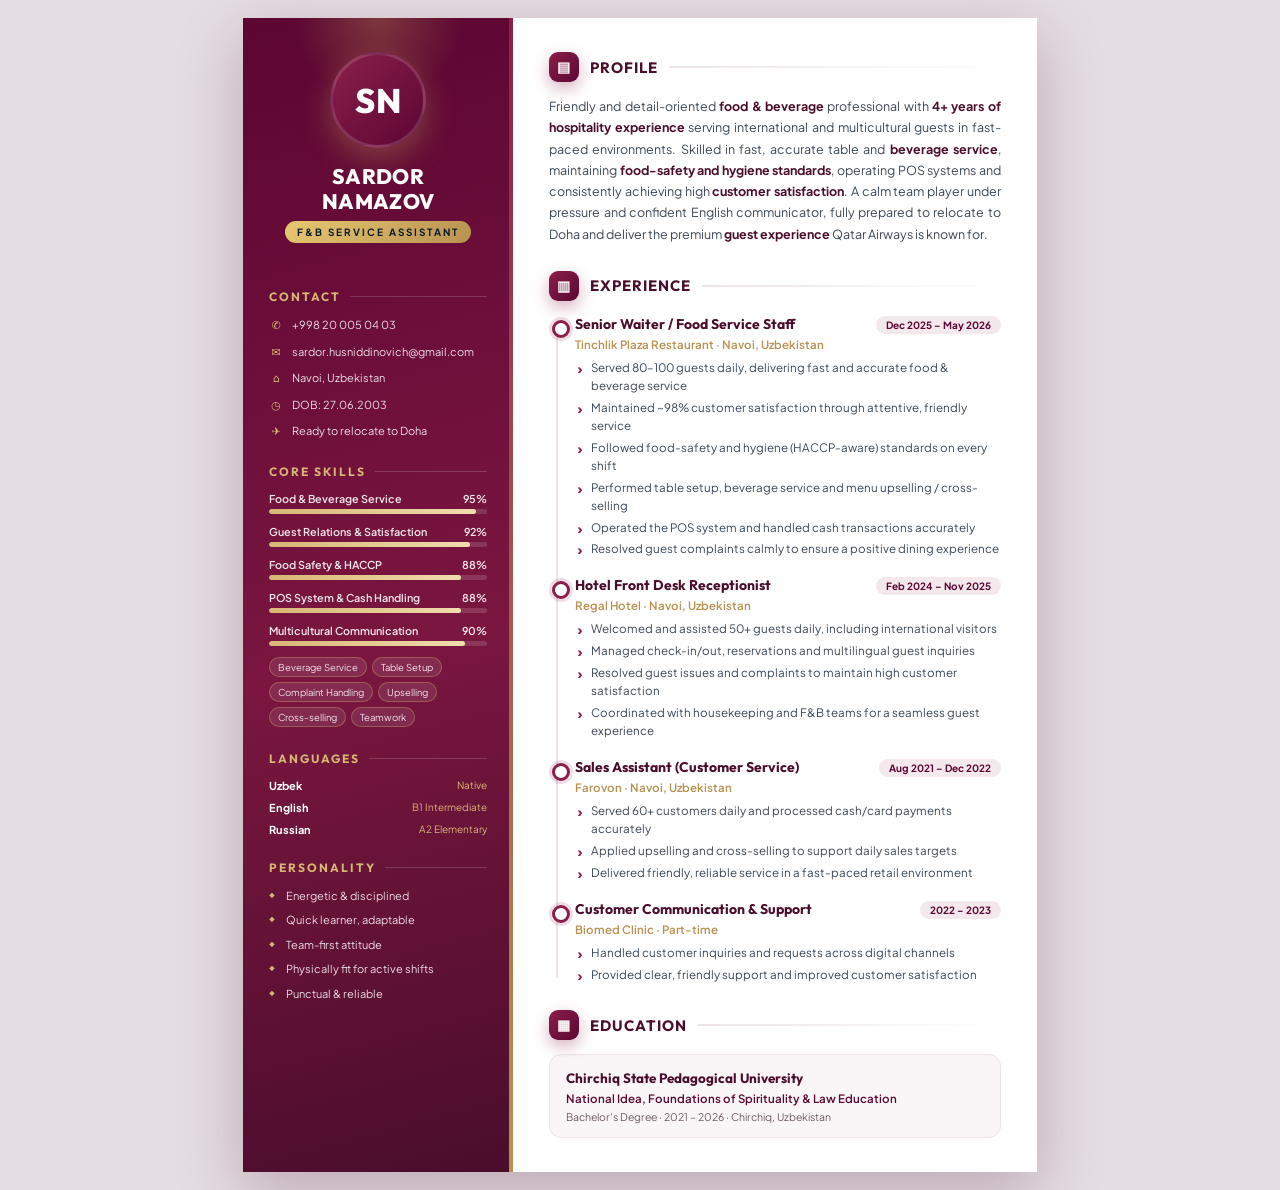
==== commit 72d5e817: "Improve CV: credible job titles, quantified results, expanded skills, ATS keywords, education major" ====
--- a/cv/Sardor_Namazov_CV_QatarAirways.html
+++ b/cv/Sardor_Namazov_CV_QatarAirways.html
@@ -64,6 +64,10 @@
   .pers{ font-size:11px; color:#ecdbe4; line-height:1.5; padding-left:17px; position:relative; margin-bottom:8px; }
   .pers::before{ content:"◆"; color:#d8b673; font-size:7px; position:absolute; left:0; top:3px; }
 
+  .tags{ display:flex; flex-wrap:wrap; gap:5px; margin-top:11px; }
+  .tags span{ font-size:9.5px; color:#f0e3ea; background:rgba(255,255,255,.09);
+    border:1px solid rgba(216,182,115,.35); padding:3px 8px; border-radius:30px; }
+
   /* ===== Main column ===== */
   .mh{ font-family:'Outfit'; font-size:15px; font-weight:700; color:var(--navy);
     text-transform:uppercase; letter-spacing:1px; display:flex; align-items:center; gap:11px; margin-bottom:14px; }
@@ -118,11 +122,14 @@
       <div class="sblk">
         <div class="sh">Core Skills <span class="bar"></span></div>
         <div class="skill"><div class="top"><span>Food &amp; Beverage Service</span><span>95%</span></div><div class="track"><div class="fill" style="width:95%"></div></div></div>
-        <div class="skill"><div class="top"><span>Guest Relations</span><span>92%</span></div><div class="track"><div class="fill" style="width:92%"></div></div></div>
-        <div class="skill"><div class="top"><span>POS / Till &amp; Cash</span><span>88%</span></div><div class="track"><div class="fill" style="width:88%"></div></div></div>
-        <div class="skill"><div class="top"><span>Food Hygiene &amp; Safety</span><span>85%</span></div><div class="track"><div class="fill" style="width:85%"></div></div></div>
-        <div class="skill"><div class="top"><span>Teamwork &amp; Speed</span><span>90%</span></div><div class="track"><div class="fill" style="width:90%"></div></div></div>
-        <div class="skill"><div class="top"><span>Conflict Resolution</span><span>82%</span></div><div class="track"><div class="fill" style="width:82%"></div></div></div>
+        <div class="skill"><div class="top"><span>Guest Relations &amp; Satisfaction</span><span>92%</span></div><div class="track"><div class="fill" style="width:92%"></div></div></div>
+        <div class="skill"><div class="top"><span>Food Safety &amp; HACCP</span><span>88%</span></div><div class="track"><div class="fill" style="width:88%"></div></div></div>
+        <div class="skill"><div class="top"><span>POS System &amp; Cash Handling</span><span>88%</span></div><div class="track"><div class="fill" style="width:88%"></div></div></div>
+        <div class="skill"><div class="top"><span>Multicultural Communication</span><span>90%</span></div><div class="track"><div class="fill" style="width:90%"></div></div></div>
+        <div class="tags">
+          <span>Beverage Service</span><span>Table Setup</span><span>Complaint Handling</span>
+          <span>Upselling</span><span>Cross-selling</span><span>Teamwork</span>
+        </div>
       </div>
 
       <div class="sblk">
@@ -147,12 +154,13 @@
       <section>
         <div class="mh"><span class="dot">▤</span> Profile <span class="ln"></span></div>
         <p class="profile">
-          Energetic and customer-focused hospitality professional with <b>4+ years of hands-on
-          experience</b> in food &amp; beverage service, hotel front-of-house and guest relations.
-          Skilled in delivering fast, accurate and friendly service in busy environments, operating
-          POS/till systems and maintaining high food-hygiene standards. Strong English communicator
-          and team player, fully prepared to relocate to Doha and uphold the world-class service
-          standards of <b>Qatar Airways</b>.
+          Friendly and detail-oriented <b>food &amp; beverage</b> professional with <b>4+ years of
+          hospitality experience</b> serving international and multicultural guests in fast-paced
+          environments. Skilled in fast, accurate table and <b>beverage service</b>, maintaining
+          <b>food-safety and hygiene standards</b>, operating POS systems and consistently achieving
+          high <b>customer satisfaction</b>. A calm team player under pressure and confident English
+          communicator, fully prepared to relocate to Doha and deliver the premium <b>guest
+          experience</b> Qatar Airways is known for.
         </p>
       </section>
 
@@ -162,16 +170,17 @@
 
           <div class="job">
             <div class="job-top">
-              <span class="job-title">Restaurant Service Supervisor</span>
+              <span class="job-title">Senior Waiter / Food Service Staff</span>
               <span class="job-date">Dec 2025 – May 2026</span>
             </div>
             <div class="job-org">Tinchlik Plaza Restaurant · Navoi, Uzbekistan</div>
             <ul>
-              <li>Served food and beverages to 80+ guests daily with fast, accurate order delivery</li>
-              <li>Maintained food-hygiene, cleanliness and safety standards across the service area</li>
-              <li>Operated the POS/till for orders, payments and end-of-shift cash reconciliation</li>
-              <li>Trained and supported new service staff during peak hours</li>
-              <li>Resolved guest requests and complaints to ensure a positive dining experience</li>
+              <li>Served 80–100 guests daily, delivering fast and accurate food &amp; beverage service</li>
+              <li>Maintained ~98% customer satisfaction through attentive, friendly service</li>
+              <li>Followed food-safety and hygiene (HACCP-aware) standards on every shift</li>
+              <li>Performed table setup, beverage service and menu upselling / cross-selling</li>
+              <li>Operated the POS system and handled cash transactions accurately</li>
+              <li>Resolved guest complaints calmly to ensure a positive dining experience</li>
             </ul>
           </div>
 
@@ -182,10 +191,10 @@
             </div>
             <div class="job-org">Regal Hotel · Navoi, Uzbekistan</div>
             <ul>
-              <li>Checked guests in/out and managed reservations and front-desk inquiries</li>
-              <li>Acted as first point of contact for guest requests, feedback and issue resolution</li>
+              <li>Welcomed and assisted 50+ guests daily, including international visitors</li>
+              <li>Managed check-in/out, reservations and multilingual guest inquiries</li>
+              <li>Resolved guest issues and complaints to maintain high customer satisfaction</li>
               <li>Coordinated with housekeeping and F&amp;B teams for a seamless guest experience</li>
-              <li>Maintained a professional, well-groomed appearance and service etiquette</li>
             </ul>
           </div>
 
@@ -196,20 +205,21 @@
             </div>
             <div class="job-org">Farovon · Navoi, Uzbekistan</div>
             <ul>
-              <li>Assisted customers, processed sales and handled cash/till operations accurately</li>
-              <li>Built rapport with clients and delivered reliable, friendly service</li>
-            </ul>
-          </div>
-
-          <div class="job">
-            <div class="job-top">
-              <span class="job-title">Social Media Manager (Freelance)</span>
+              <li>Served 60+ customers daily and processed cash/card payments accurately</li>
+              <li>Applied upselling and cross-selling to support daily sales targets</li>
+              <li>Delivered friendly, reliable service in a fast-paced retail environment</li>
+            </ul>
+          </div>
+
+          <div class="job">
+            <div class="job-top">
+              <span class="job-title">Customer Communication &amp; Support</span>
               <span class="job-date">2022 – 2023</span>
             </div>
-            <div class="job-org">Biomed Clinic · Remote, part-time</div>
-            <ul>
-              <li>Managed social media accounts and created engaging content</li>
-              <li>Grew the online audience and improved customer engagement</li>
+            <div class="job-org">Biomed Clinic · Part-time</div>
+            <ul>
+              <li>Handled customer inquiries and requests across digital channels</li>
+              <li>Provided clear, friendly support and improved customer satisfaction</li>
             </ul>
           </div>
 
@@ -220,8 +230,8 @@
         <div class="mh"><span class="dot">▦</span> Education <span class="ln"></span></div>
         <div class="edu">
           <div class="uni">Chirchiq State Pedagogical University</div>
-          <div class="deg">Bachelor's Degree</div>
-          <div class="meta">2021 – 2026 · Chirchiq, Uzbekistan</div>
+          <div class="deg">National Idea, Foundations of Spirituality &amp; Law Education</div>
+          <div class="meta">Bachelor's Degree · 2021 – 2026 · Chirchiq, Uzbekistan</div>
         </div>
       </section>
     </main>
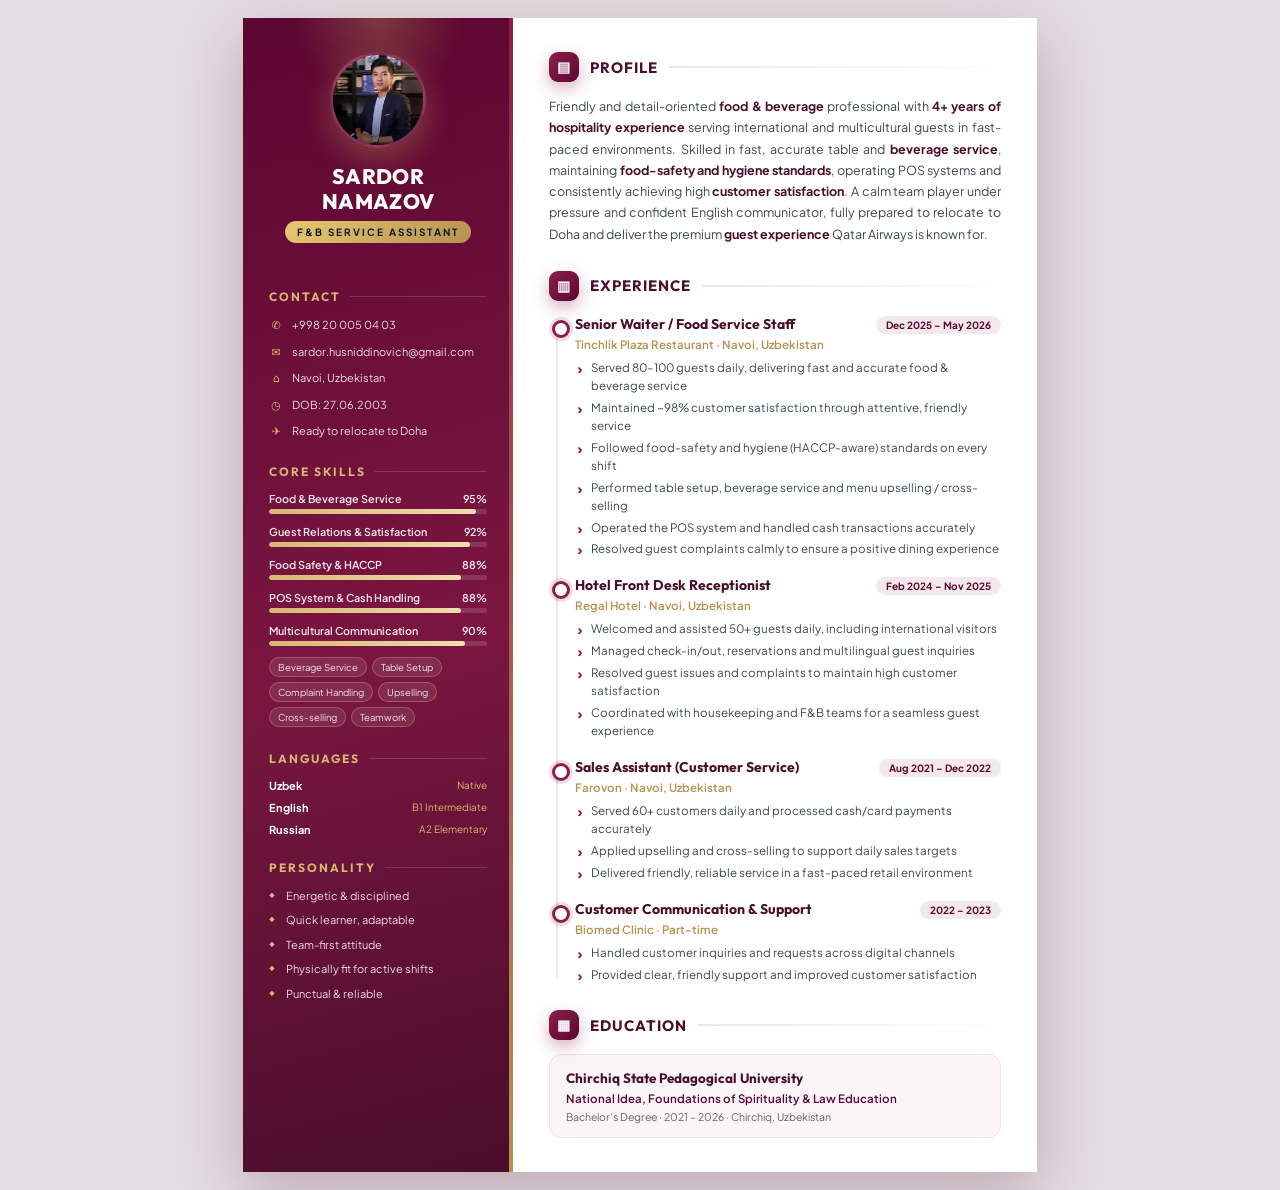
==== commit a05e1be9: "Add profile photo to CV and generate downloadable PDF" ====
--- a/cv/Sardor_Namazov_CV_QatarAirways.html
+++ b/cv/Sardor_Namazov_CV_QatarAirways.html
@@ -39,6 +39,7 @@
     font-family:'Outfit'; font-weight:800; font-size:34px; letter-spacing:1px;
     box-shadow:0 10px 30px rgba(184,145,80,.4); border:3px solid rgba(255,255,255,.14); }
   .mono span{ position:relative; z-index:1; }
+  .mono img{ width:100%; height:100%; object-fit:cover; border-radius:50%; position:relative; z-index:1; }
   .id h1{ font-family:'Outfit'; font-size:21px; font-weight:800; color:#fff; line-height:1.2; letter-spacing:.3px; }
   .id .sub{ margin-top:7px; display:inline-block; font-size:10px; font-weight:700; letter-spacing:2px;
     text-transform:uppercase; color:#0c1b2a; background:linear-gradient(135deg,#e7c870,var(--gold));
@@ -105,7 +106,7 @@
     <!-- ===== SIDEBAR ===== -->
     <aside class="side">
       <div class="id">
-        <div class="mono"><span>SN</span></div>
+        <div class="mono"><img src="[data-uri]" alt="Sardor Namazov"></div>
         <h1>SARDOR<br>NAMAZOV</h1>
         <div class="sub">F&amp;B Service Assistant</div>
       </div>
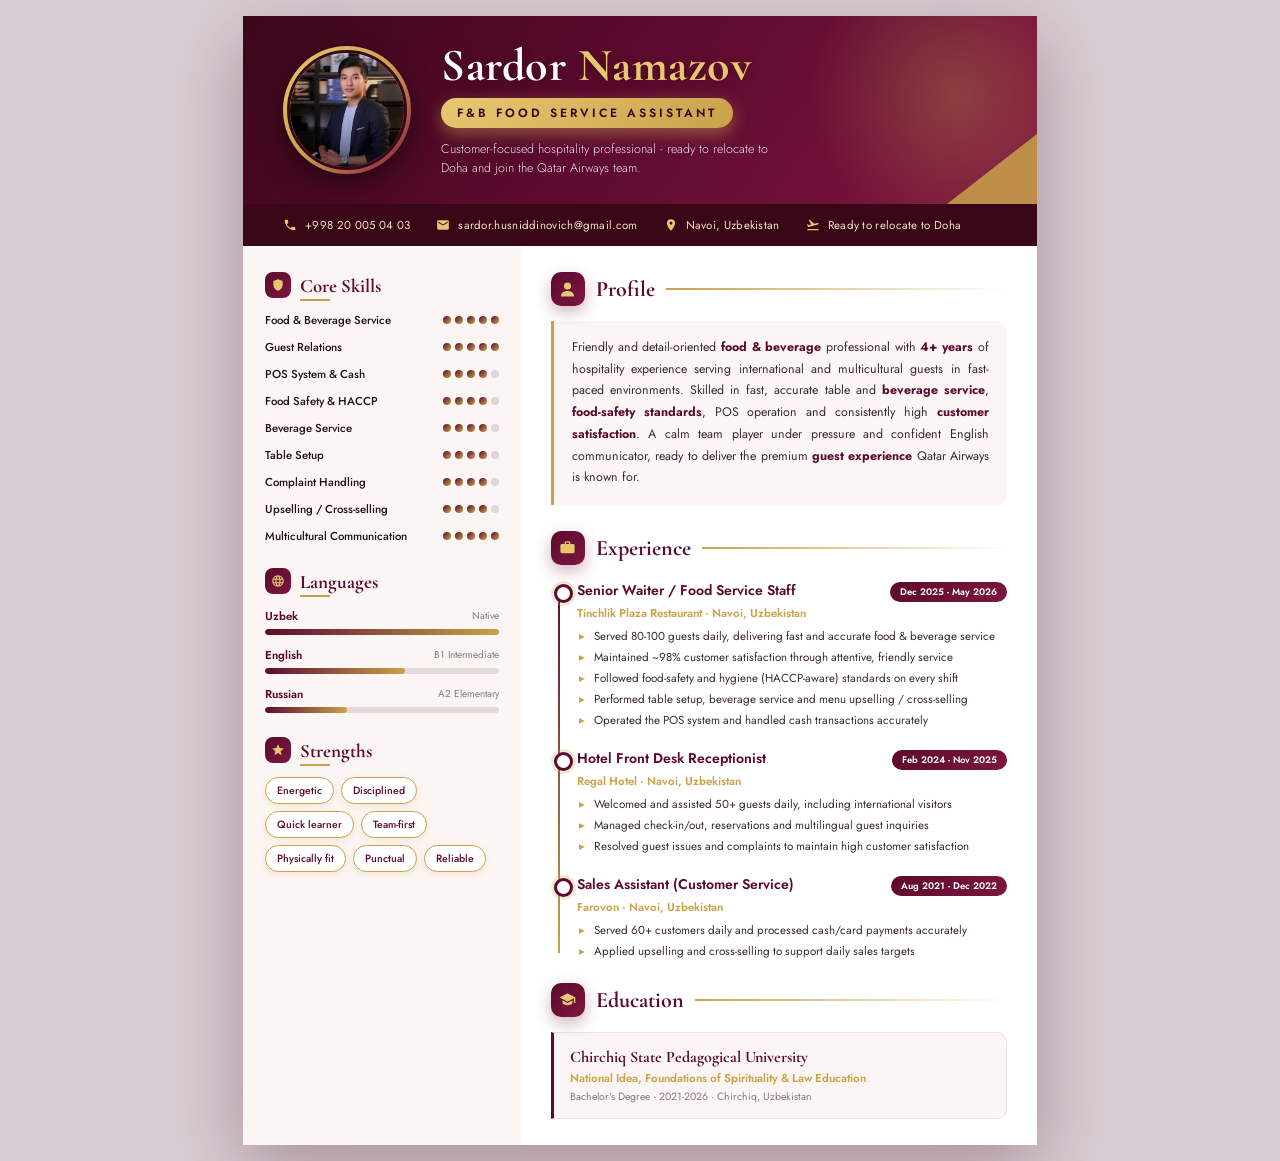
==== commit 245f78e3: "Redesign CV (HTML+PDF) premium: header banner, photo, gold accents, skill bars, timeline" ====
--- a/cv/Sardor_Namazov_CV_QatarAirways.html
+++ b/cv/Sardor_Namazov_CV_QatarAirways.html
@@ -3,241 +3,212 @@
 <head>
 <meta charset="UTF-8" />
 <meta name="viewport" content="width=device-width, initial-scale=1.0" />
-<title>Sardor Namazov — CV (Qatar Airways · F&B Food Service Assistant)</title>
-<link rel="preconnect" href="https://fonts.googleapis.com" />
-<link rel="preconnect" href="https://fonts.gstatic.com" crossorigin />
-<link href="https://fonts.googleapis.com/css2?family=Plus+Jakarta+Sans:wght@400;500;600;700;800&family=Outfit:wght@500;600;700;800&display=swap" rel="stylesheet" />
+<title>Sardor Namazov - Qatar Airways CV</title>
+<link rel="preconnect" href="https://fonts.googleapis.com">
+<link rel="preconnect" href="https://fonts.gstatic.com" crossorigin>
+<link href="https://fonts.googleapis.com/css2?family=Cormorant+Garamond:wght@600;700&family=Jost:wght@300;400;500;600;700&display=swap" rel="stylesheet">
 <style>
-  @page { size: A4; margin: 0; }
-  * { margin:0; padding:0; box-sizing:border-box; }
-  :root{
-    --ink:#1a1016; --navy:#4a0d2b; --teal:#8a1f4a; --teal-d:#5c0632;
-    --gold:#b89150; --grey:#6e5a63; --line:#ece4e8; --soft:#faf6f8;
-  }
-  body{
-    font-family:'Plus Jakarta Sans',system-ui,sans-serif; color:var(--ink); background:#e4dde1;
-    -webkit-print-color-adjust:exact; print-color-adjust:exact;
-  }
-  .page{ width:210mm; min-height:297mm; margin:18px auto; background:#fff;
-    box-shadow:0 20px 60px rgba(74,13,43,.25); overflow:hidden; position:relative; }
-
-  /* ===== Sidebar layout ===== */
-  .grid{ display:flex; min-height:297mm; }
-  .side{ width:34%; background:linear-gradient(165deg,#5c0632 0%,#7a1640 55%,#4a0d2b 100%);
-    color:#f0e3ea; padding:0 0 30px; position:relative; }
-  .side::after{ content:""; position:absolute; top:0; right:0; width:4px; height:100%;
-    background:linear-gradient(180deg,var(--teal),var(--gold)); }
-  .main{ width:66%; padding:34px 36px; }
-
-  /* ===== Avatar / name block ===== */
-  .id{ padding:34px 26px 22px; text-align:center; position:relative; }
-  .id::before{ content:""; position:absolute; inset:0; background:
-    radial-gradient(120px 120px at 50% 0%, rgba(184,145,80,.35), transparent 70%); }
-  .mono{ width:96px; height:96px; margin:0 auto 16px; border-radius:50%; position:relative;
-    display:flex; align-items:center; justify-content:center;
-    background:linear-gradient(135deg,#8a1f4a,#5c0632); color:#fff;
-    font-family:'Outfit'; font-weight:800; font-size:34px; letter-spacing:1px;
-    box-shadow:0 10px 30px rgba(184,145,80,.4); border:3px solid rgba(255,255,255,.14); }
-  .mono span{ position:relative; z-index:1; }
-  .mono img{ width:100%; height:100%; object-fit:cover; border-radius:50%; position:relative; z-index:1; }
-  .id h1{ font-family:'Outfit'; font-size:21px; font-weight:800; color:#fff; line-height:1.2; letter-spacing:.3px; }
-  .id .sub{ margin-top:7px; display:inline-block; font-size:10px; font-weight:700; letter-spacing:2px;
-    text-transform:uppercase; color:#0c1b2a; background:linear-gradient(135deg,#e7c870,var(--gold));
-    padding:5px 12px; border-radius:30px; }
-
-  /* ===== Sidebar sections ===== */
-  .sblk{ padding:0 26px; margin-top:24px; }
-  .sh{ font-family:'Outfit'; font-size:12px; font-weight:700; letter-spacing:2px; text-transform:uppercase;
-    color:#d8b673; margin-bottom:13px; display:flex; align-items:center; gap:9px; }
-  .sh .bar{ flex:1; height:1px; background:rgba(255,255,255,.16); }
-  .ctc{ font-size:11px; line-height:1.5; color:#ecdbe4; display:flex; gap:9px; align-items:flex-start; margin-bottom:10px; word-break:break-word; }
-  .ctc .i{ color:#d8b673; flex:none; width:14px; text-align:center; }
-
-  .skill{ margin-bottom:11px; }
-  .skill .top{ display:flex; justify-content:space-between; font-size:10.8px; color:#f3e6ed; margin-bottom:4px; font-weight:600; }
-  .skill .track{ height:5px; border-radius:5px; background:rgba(255,255,255,.14); overflow:hidden; }
-  .skill .fill{ height:100%; border-radius:5px; background:linear-gradient(90deg,#d8b673,#f0dcae); }
-
-  .lang{ font-size:11px; color:#ecdbe4; margin-bottom:9px; display:flex; justify-content:space-between; }
-  .lang b{ color:#fff; font-weight:700; }
-  .lang em{ font-style:normal; color:#d8b673; font-size:10px; }
-
-  .pers{ font-size:11px; color:#ecdbe4; line-height:1.5; padding-left:17px; position:relative; margin-bottom:8px; }
-  .pers::before{ content:"◆"; color:#d8b673; font-size:7px; position:absolute; left:0; top:3px; }
-
-  .tags{ display:flex; flex-wrap:wrap; gap:5px; margin-top:11px; }
-  .tags span{ font-size:9.5px; color:#f0e3ea; background:rgba(255,255,255,.09);
-    border:1px solid rgba(216,182,115,.35); padding:3px 8px; border-radius:30px; }
-
-  /* ===== Main column ===== */
-  .mh{ font-family:'Outfit'; font-size:15px; font-weight:700; color:var(--navy);
-    text-transform:uppercase; letter-spacing:1px; display:flex; align-items:center; gap:11px; margin-bottom:14px; }
-  .mh .dot{ width:30px; height:30px; border-radius:9px; background:linear-gradient(135deg,var(--teal),var(--teal-d));
-    color:#fff; display:flex; align-items:center; justify-content:center; font-size:14px; box-shadow:0 6px 16px rgba(138,31,74,.35); }
-  .mh .ln{ flex:1; height:2px; background:linear-gradient(90deg,var(--line),transparent); }
-
-  .profile{ font-size:12.5px; line-height:1.7; color:#3a4754; text-align:justify; margin-bottom:26px; }
-  .profile b{ color:var(--navy); }
-
-  .tl{ position:relative; padding-left:26px; margin-bottom:26px; }
-  .tl::before{ content:""; position:absolute; left:7px; top:6px; bottom:6px; width:2px; background:var(--line); }
-  .job{ position:relative; margin-bottom:18px; }
-  .job::before{ content:""; position:absolute; left:-23px; top:5px; width:12px; height:12px; border-radius:50%;
-    background:#fff; border:3px solid var(--teal); box-shadow:0 0 0 3px rgba(138,31,74,.15); }
-  .job-top{ display:flex; justify-content:space-between; align-items:baseline; gap:10px; flex-wrap:wrap; }
-  .job-title{ font-family:'Outfit'; font-size:14px; font-weight:700; color:var(--navy); }
-  .job-date{ font-size:10px; font-weight:700; color:var(--teal-d); background:rgba(138,31,74,.1);
-    padding:3px 10px; border-radius:30px; white-space:nowrap; }
-  .job-org{ font-size:11.5px; color:var(--gold); font-weight:600; margin:3px 0 7px; }
-  .job ul{ list-style:none; }
-  .job li{ font-size:11.6px; line-height:1.55; color:#3a4754; padding-left:16px; position:relative; margin-bottom:4px; }
-  .job li::before{ content:"›"; color:var(--teal); font-weight:800; position:absolute; left:2px; top:-1px; font-size:14px; }
-
-  .edu{ background:var(--soft); border:1px solid var(--line); border-radius:12px; padding:14px 16px; }
-  .edu .uni{ font-family:'Outfit'; font-size:13.5px; font-weight:700; color:var(--navy); }
-  .edu .deg{ font-size:11.5px; color:var(--teal-d); font-weight:600; margin:4px 0; }
-  .edu .meta{ font-size:10.5px; color:var(--grey); }
+@page{ size:A4; margin:0; }
+*{ margin:0; padding:0; box-sizing:border-box; }
+:root{
+  --burg:#5c0a2e; --burg2:#7d1640; --deep:#3a0719;
+  --gold:#c9a24b; --gold2:#e7c870; --gold-soft:#efe0bd;
+  --cream:#fbf6f3; --ink:#241319; --grey:#8b7680; --line:#ece1e6;
+}
+body{ font-family:'Jost',system-ui,sans-serif; color:var(--ink); background:#d8cdd2;
+  -webkit-print-color-adjust:exact; print-color-adjust:exact; }
+.page{ width:210mm; min-height:297mm; margin:16px auto; background:#fff; position:relative;
+  overflow:hidden; box-shadow:0 24px 70px rgba(58,7,25,.30); }
+
+/* ===== HEADER ===== */
+.header{ position:relative; height:188px; padding:34px 40px;
+  background:linear-gradient(125deg,#3a0719 0%,#5c0a2e 45%,#7d1640 100%);
+  color:#fff; display:flex; align-items:center; gap:30px; overflow:hidden; }
+.header::before{ content:""; position:absolute; right:-80px; top:-80px; width:320px; height:320px;
+  border-radius:50%; background:radial-gradient(circle,rgba(201,162,75,.30),transparent 65%); }
+.header::after{ content:""; position:absolute; right:0; bottom:0; width:0; height:0;
+  border-style:solid; border-width:0 0 70px 90px; border-color:transparent transparent rgba(201,162,75,.85) transparent; }
+.photo{ width:128px; height:128px; flex:none; border-radius:50%; padding:4px;
+  background:linear-gradient(135deg,var(--gold2),var(--gold),var(--burg2));
+  box-shadow:0 12px 30px rgba(0,0,0,.45); position:relative; z-index:1; }
+.photo img{ width:100%; height:100%; border-radius:50%; object-fit:cover; border:3px solid #3a0719; }
+.htext{ position:relative; z-index:1; }
+.name{ font-family:'Cormorant Garamond',serif; font-weight:700; font-size:46px; line-height:.98;
+  letter-spacing:.5px; text-shadow:0 2px 12px rgba(0,0,0,.3); }
+.name span{ color:var(--gold2); }
+.role{ display:inline-block; margin-top:10px; font-size:12px; font-weight:600; letter-spacing:3px;
+  text-transform:uppercase; color:var(--deep);
+  background:linear-gradient(135deg,var(--gold2),var(--gold)); padding:6px 16px; border-radius:30px;
+  box-shadow:0 6px 16px rgba(201,162,75,.5); }
+.tagline{ margin-top:12px; font-size:12.5px; font-weight:300; color:#f3dfe8; max-width:330px; line-height:1.5; }
+
+/* ===== CONTACT STRIP ===== */
+.strip{ display:flex; flex-wrap:wrap; gap:10px 26px; padding:13px 40px;
+  background:var(--deep); color:var(--gold-soft); font-size:11.5px; font-weight:400; letter-spacing:.3px; }
+.strip .c{ display:flex; align-items:center; gap:8px; }
+.strip svg{ width:14px; height:14px; fill:var(--gold2); flex:none; }
+
+/* ===== BODY ===== */
+.body{ display:flex; }
+.left{ width:35%; background:var(--cream); padding:26px 22px; }
+.right{ width:65%; padding:26px 30px; }
+
+.block{ margin-bottom:24px; }
+.lh{ font-family:'Cormorant Garamond',serif; font-size:19px; font-weight:700; color:var(--burg);
+  display:flex; align-items:center; gap:9px; margin-bottom:14px; }
+.lh .ic{ width:26px; height:26px; border-radius:8px; flex:none; display:flex; align-items:center; justify-content:center;
+  background:linear-gradient(135deg,var(--burg),var(--burg2)); }
+.lh .ic svg{ width:14px; height:14px; fill:var(--gold2); }
+.lh .tx{ position:relative; }
+.lh .tx::after{ content:""; position:absolute; left:0; bottom:-4px; width:30px; height:2px; background:var(--gold); }
+
+/* skills with dots */
+.skill{ margin-bottom:11px; }
+.skill .s-top{ display:flex; justify-content:space-between; align-items:center; margin-bottom:5px; }
+.skill .s-name{ font-size:11.5px; font-weight:500; color:var(--ink); }
+.dots{ display:flex; gap:4px; }
+.dot{ width:8px; height:8px; border-radius:50%; background:#e3d3da; }
+.dot.on{ background:linear-gradient(135deg,var(--burg),var(--gold)); }
+
+/* languages bars */
+.lang{ margin-bottom:12px; }
+.lang .l-top{ display:flex; justify-content:space-between; font-size:11.5px; margin-bottom:5px; }
+.lang .l-top b{ font-weight:600; color:var(--burg); }
+.lang .l-top span{ color:var(--grey); font-size:10px; }
+.bar{ height:6px; border-radius:6px; background:#e7d8de; overflow:hidden; }
+.bar i{ display:block; height:100%; border-radius:6px;
+  background:linear-gradient(90deg,var(--burg),var(--gold)); }
+
+/* tags */
+.tags{ display:flex; flex-wrap:wrap; gap:7px; }
+.tags span{ font-size:10.5px; font-weight:500; color:var(--burg);
+  background:#fff; border:1px solid var(--gold); padding:5px 11px; border-radius:30px;
+  box-shadow:0 2px 6px rgba(201,162,75,.18); }
+
+/* right column headings */
+.rh{ font-family:'Cormorant Garamond',serif; font-size:22px; font-weight:700; color:var(--burg);
+  display:flex; align-items:center; gap:11px; margin-bottom:15px; }
+.rh .ic{ width:34px; height:34px; border-radius:10px; flex:none; display:flex; align-items:center; justify-content:center;
+  background:linear-gradient(135deg,var(--burg),var(--burg2)); box-shadow:0 6px 16px rgba(92,10,46,.3); }
+.rh .ic svg{ width:17px; height:17px; fill:var(--gold2); }
+.rh .ln{ flex:1; height:2px; background:linear-gradient(90deg,var(--gold),transparent); }
+
+.profile{ font-size:12.4px; line-height:1.75; color:#3c2a31; text-align:justify; margin-bottom:26px;
+  padding:16px 18px; background:var(--cream); border-left:3px solid var(--gold); border-radius:0 10px 10px 0; }
+.profile b{ color:var(--burg); }
+
+/* timeline */
+.tl{ position:relative; padding-left:26px; margin-bottom:22px; }
+.tl::before{ content:""; position:absolute; left:7px; top:8px; bottom:8px; width:2px;
+  background:linear-gradient(180deg,var(--burg),var(--gold)); }
+.job{ position:relative; margin-bottom:18px; }
+.job::before{ content:""; position:absolute; left:-23px; top:4px; width:13px; height:13px; border-radius:50%;
+  background:#fff; border:3px solid var(--burg); box-shadow:0 0 0 3px rgba(201,162,75,.25); }
+.j-top{ display:flex; justify-content:space-between; align-items:baseline; gap:10px; flex-wrap:wrap; }
+.j-title{ font-size:14px; font-weight:600; color:var(--burg); }
+.j-date{ font-size:9.5px; font-weight:600; color:#fff; white-space:nowrap;
+  background:linear-gradient(135deg,var(--burg),var(--burg2)); padding:3px 10px; border-radius:30px; }
+.j-org{ font-size:11.5px; font-weight:600; color:var(--gold); margin:3px 0 7px; }
+.job ul{ list-style:none; }
+.job li{ font-size:11.6px; line-height:1.55; color:#3c2a31; padding-left:17px; position:relative; margin-bottom:3px; }
+.job li::before{ content:"\25B8"; color:var(--gold); font-weight:700; position:absolute; left:2px; }
+
+.edu{ background:var(--cream); border:1px solid var(--line); border-left:3px solid var(--burg);
+  border-radius:0 10px 10px 0; padding:14px 16px; }
+.edu .uni{ font-family:'Cormorant Garamond',serif; font-size:16px; font-weight:700; color:var(--burg); }
+.edu .deg{ font-size:11.5px; color:var(--gold); font-weight:600; margin:3px 0; }
+.edu .meta{ font-size:10.5px; color:var(--grey); }
+@media print{ body{background:#fff;} .page{margin:0; box-shadow:none;} }
 </style>
 </head>
 <body>
 <div class="page">
-  <div class="grid">
-
-    <!-- ===== SIDEBAR ===== -->
-    <aside class="side">
-      <div class="id">
-        <div class="mono"><img src="[data-uri]" alt="Sardor Namazov"></div>
-        <h1>SARDOR<br>NAMAZOV</h1>
-        <div class="sub">F&amp;B Service Assistant</div>
-      </div>
-
-      <div class="sblk">
-        <div class="sh">Contact <span class="bar"></span></div>
-        <div class="ctc"><span class="i">✆</span> +998 20 005 04 03</div>
-        <div class="ctc"><span class="i">✉</span> sardor.husniddinovich@gmail.com</div>
-        <div class="ctc"><span class="i">⌂</span> Navoi, Uzbekistan</div>
-        <div class="ctc"><span class="i">◷</span> DOB: 27.06.2003</div>
-        <div class="ctc"><span class="i">✈</span> Ready to relocate to Doha</div>
-      </div>
-
-      <div class="sblk">
-        <div class="sh">Core Skills <span class="bar"></span></div>
-        <div class="skill"><div class="top"><span>Food &amp; Beverage Service</span><span>95%</span></div><div class="track"><div class="fill" style="width:95%"></div></div></div>
-        <div class="skill"><div class="top"><span>Guest Relations &amp; Satisfaction</span><span>92%</span></div><div class="track"><div class="fill" style="width:92%"></div></div></div>
-        <div class="skill"><div class="top"><span>Food Safety &amp; HACCP</span><span>88%</span></div><div class="track"><div class="fill" style="width:88%"></div></div></div>
-        <div class="skill"><div class="top"><span>POS System &amp; Cash Handling</span><span>88%</span></div><div class="track"><div class="fill" style="width:88%"></div></div></div>
-        <div class="skill"><div class="top"><span>Multicultural Communication</span><span>90%</span></div><div class="track"><div class="fill" style="width:90%"></div></div></div>
+
+  <header class="header">
+    <div class="photo"><img src="[data-uri]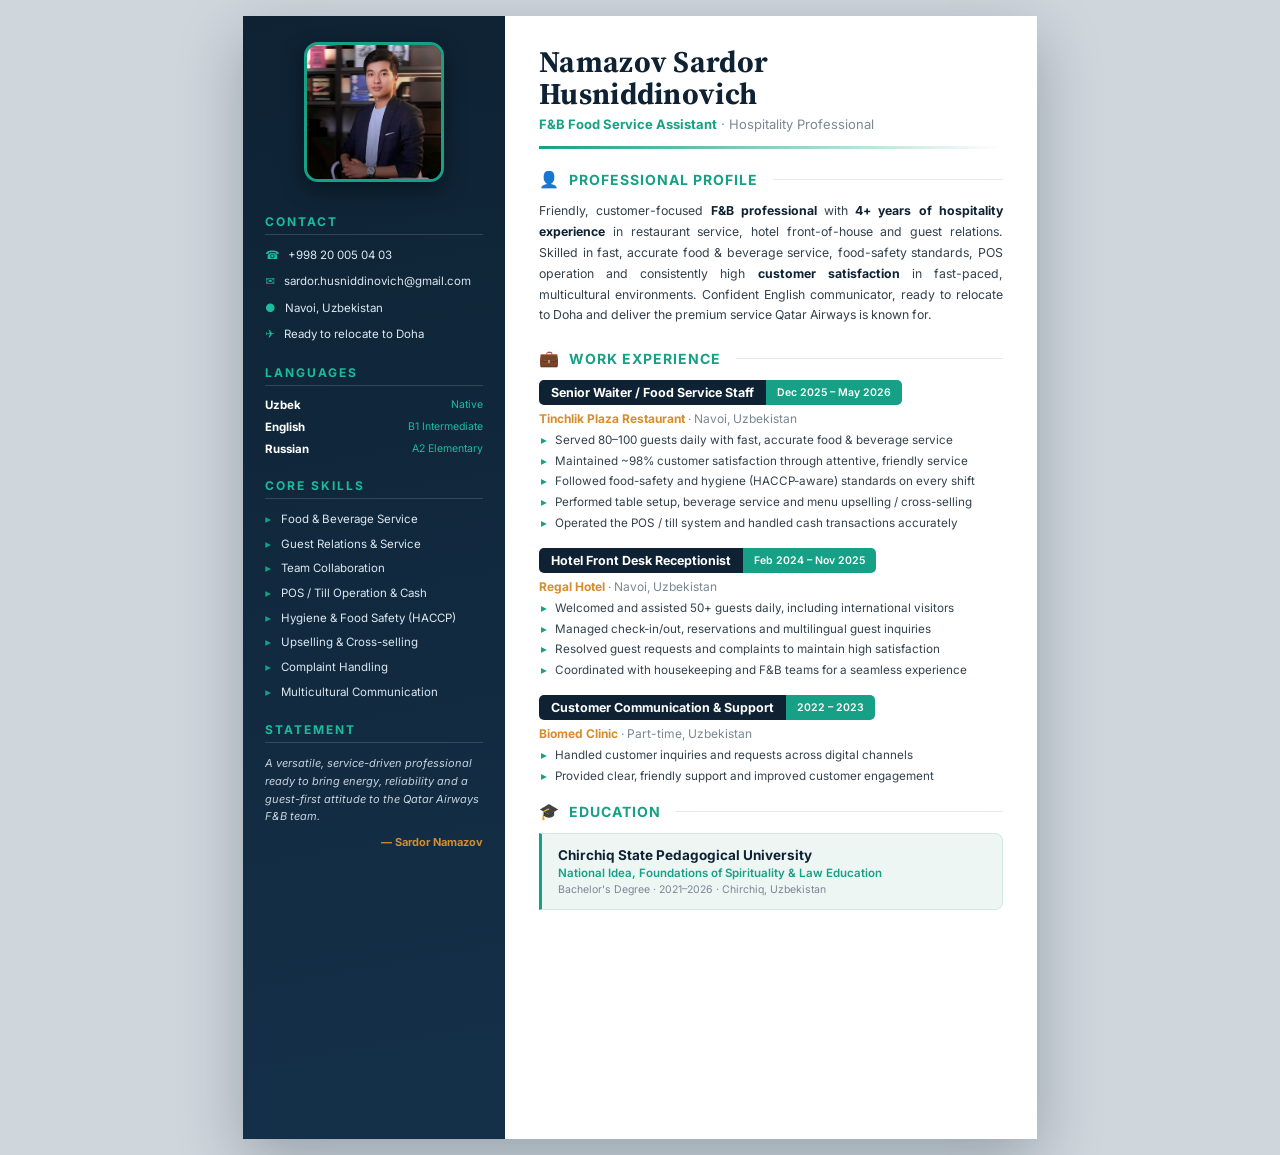
==== commit 8c7b6cfc: "Fix CV errors: credible titles, no date overlap, English B1, quantified results, reframed SMM, add p" ====
--- a/cv/Sardor_Namazov_CV_QatarAirways.html
+++ b/cv/Sardor_Namazov_CV_QatarAirways.html
@@ -6,209 +6,149 @@
 <title>Sardor Namazov - Qatar Airways CV</title>
 <link rel="preconnect" href="https://fonts.googleapis.com">
 <link rel="preconnect" href="https://fonts.gstatic.com" crossorigin>
-<link href="https://fonts.googleapis.com/css2?family=Cormorant+Garamond:wght@600;700&family=Jost:wght@300;400;500;600;700&display=swap" rel="stylesheet">
+<link href="https://fonts.googleapis.com/css2?family=Source+Serif+4:wght@600;700&family=Inter:wght@400;500;600;700&display=swap" rel="stylesheet">
 <style>
 @page{ size:A4; margin:0; }
 *{ margin:0; padding:0; box-sizing:border-box; }
 :root{
-  --burg:#5c0a2e; --burg2:#7d1640; --deep:#3a0719;
-  --gold:#c9a24b; --gold2:#e7c870; --gold-soft:#efe0bd;
-  --cream:#fbf6f3; --ink:#241319; --grey:#8b7680; --line:#ece1e6;
+  --navy:#0e2233; --navy2:#143049; --teal:#16a085; --teal2:#1abc9c;
+  --gold:#d98c2b; --ink:#1e2a35; --grey:#7a8794; --line:#e3e9ee; --soft:#eef6f4;
 }
-body{ font-family:'Jost',system-ui,sans-serif; color:var(--ink); background:#d8cdd2;
+body{ font-family:'Inter',system-ui,sans-serif; color:var(--ink); background:#cfd6dc;
   -webkit-print-color-adjust:exact; print-color-adjust:exact; }
-.page{ width:210mm; min-height:297mm; margin:16px auto; background:#fff; position:relative;
-  overflow:hidden; box-shadow:0 24px 70px rgba(58,7,25,.30); }
+.page{ width:210mm; min-height:297mm; margin:16px auto; background:#fff; display:flex;
+  box-shadow:0 22px 60px rgba(14,34,51,.28); overflow:hidden; }
 
-/* ===== HEADER ===== */
-.header{ position:relative; height:188px; padding:34px 40px;
-  background:linear-gradient(125deg,#3a0719 0%,#5c0a2e 45%,#7d1640 100%);
-  color:#fff; display:flex; align-items:center; gap:30px; overflow:hidden; }
-.header::before{ content:""; position:absolute; right:-80px; top:-80px; width:320px; height:320px;
-  border-radius:50%; background:radial-gradient(circle,rgba(201,162,75,.30),transparent 65%); }
-.header::after{ content:""; position:absolute; right:0; bottom:0; width:0; height:0;
-  border-style:solid; border-width:0 0 70px 90px; border-color:transparent transparent rgba(201,162,75,.85) transparent; }
-.photo{ width:128px; height:128px; flex:none; border-radius:50%; padding:4px;
-  background:linear-gradient(135deg,var(--gold2),var(--gold),var(--burg2));
-  box-shadow:0 12px 30px rgba(0,0,0,.45); position:relative; z-index:1; }
-.photo img{ width:100%; height:100%; border-radius:50%; object-fit:cover; border:3px solid #3a0719; }
-.htext{ position:relative; z-index:1; }
-.name{ font-family:'Cormorant Garamond',serif; font-weight:700; font-size:46px; line-height:.98;
-  letter-spacing:.5px; text-shadow:0 2px 12px rgba(0,0,0,.3); }
-.name span{ color:var(--gold2); }
-.role{ display:inline-block; margin-top:10px; font-size:12px; font-weight:600; letter-spacing:3px;
-  text-transform:uppercase; color:var(--deep);
-  background:linear-gradient(135deg,var(--gold2),var(--gold)); padding:6px 16px; border-radius:30px;
-  box-shadow:0 6px 16px rgba(201,162,75,.5); }
-.tagline{ margin-top:12px; font-size:12.5px; font-weight:300; color:#f3dfe8; max-width:330px; line-height:1.5; }
+/* sidebar */
+.side{ width:33%; background:linear-gradient(170deg,#0e2233,#143049); color:#dce7ef; padding:0 0 26px; }
+.photo-wrap{ padding:26px 22px 10px; text-align:center; }
+.photo{ width:140px; height:140px; margin:0 auto; border-radius:14px; overflow:hidden;
+  border:3px solid var(--teal); box-shadow:0 8px 22px rgba(0,0,0,.4); }
+.photo img{ width:100%; height:100%; object-fit:cover; }
+.sblk{ padding:0 22px; margin-top:22px; }
+.sh{ font-size:12px; font-weight:700; letter-spacing:2px; text-transform:uppercase; color:var(--teal2);
+  margin-bottom:12px; padding-bottom:5px; border-bottom:1px solid rgba(255,255,255,.15); }
+.ctc{ font-size:11.5px; line-height:1.5; margin-bottom:9px; display:flex; gap:9px; align-items:flex-start; word-break:break-word; }
+.ctc .i{ color:var(--teal2); flex:none; }
+.side ul{ list-style:none; }
+.side li{ font-size:11.5px; line-height:1.45; padding-left:16px; position:relative; margin-bottom:8px; color:#dce7ef; }
+.side li::before{ content:"\25B8"; color:var(--teal); position:absolute; left:0; }
+.lang{ font-size:11.5px; margin-bottom:8px; display:flex; justify-content:space-between; }
+.lang b{ color:#fff; } .lang em{ font-style:normal; color:var(--teal2); font-size:10.5px; }
+.stmt{ font-size:11px; line-height:1.6; font-style:italic; color:#c6d3dd; }
+.stmt .by{ display:block; margin-top:8px; font-style:normal; color:var(--gold); font-weight:700; text-align:right; }
 
-/* ===== CONTACT STRIP ===== */
-.strip{ display:flex; flex-wrap:wrap; gap:10px 26px; padding:13px 40px;
-  background:var(--deep); color:var(--gold-soft); font-size:11.5px; font-weight:400; letter-spacing:.3px; }
-.strip .c{ display:flex; align-items:center; gap:8px; }
-.strip svg{ width:14px; height:14px; fill:var(--gold2); flex:none; }
+/* main */
+.main{ width:67%; padding:30px 34px; }
+.name{ font-family:'Source Serif 4',serif; font-size:30px; font-weight:700; color:var(--navy); line-height:1.05; letter-spacing:.3px; }
+.subtitle{ margin-top:7px; font-size:13px; }
+.subtitle b{ color:var(--teal); font-weight:700; }
+.subtitle span{ color:var(--grey); }
+.rule{ height:3px; background:linear-gradient(90deg,var(--teal),transparent); margin:14px 0 20px; }
+.mh{ font-size:14px; font-weight:700; letter-spacing:1px; text-transform:uppercase; color:var(--teal);
+  display:flex; align-items:center; gap:9px; margin:0 0 12px; }
+.mh .ic{ font-size:16px; }
+.mh::after{ content:""; flex:1; height:1px; background:var(--line); margin-left:6px; }
+.profile{ font-size:12.3px; line-height:1.7; color:#33414c; text-align:justify; margin-bottom:22px; }
+.profile b{ color:var(--navy); }
 
-/* ===== BODY ===== */
-.body{ display:flex; }
-.left{ width:35%; background:var(--cream); padding:26px 22px; }
-.right{ width:65%; padding:26px 30px; }
+.job{ margin-bottom:16px; }
+.j-head{ display:flex; align-items:stretch; gap:0; margin-bottom:6px; }
+.j-title{ background:var(--navy); color:#fff; font-size:12.5px; font-weight:700; padding:5px 12px; border-radius:5px 0 0 5px; white-space:nowrap; }
+.j-date{ background:var(--teal); color:#fff; font-size:10.5px; font-weight:600; padding:5px 11px; border-radius:0 5px 5px 0; display:flex; align-items:center; }
+.j-org{ font-size:12px; margin-bottom:6px; }
+.j-org b{ color:var(--gold); } .j-org span{ color:var(--grey); }
+.job ul{ list-style:none; }
+.job li{ font-size:11.7px; line-height:1.5; color:#33414c; padding-left:16px; position:relative; margin-bottom:3px; }
+.job li::before{ content:"\25B8"; color:var(--teal); position:absolute; left:2px; }
 
-.block{ margin-bottom:24px; }
-.lh{ font-family:'Cormorant Garamond',serif; font-size:19px; font-weight:700; color:var(--burg);
-  display:flex; align-items:center; gap:9px; margin-bottom:14px; }
-.lh .ic{ width:26px; height:26px; border-radius:8px; flex:none; display:flex; align-items:center; justify-content:center;
-  background:linear-gradient(135deg,var(--burg),var(--burg2)); }
-.lh .ic svg{ width:14px; height:14px; fill:var(--gold2); }
-.lh .tx{ position:relative; }
-.lh .tx::after{ content:""; position:absolute; left:0; bottom:-4px; width:30px; height:2px; background:var(--gold); }
-
-/* skills with dots */
-.skill{ margin-bottom:11px; }
-.skill .s-top{ display:flex; justify-content:space-between; align-items:center; margin-bottom:5px; }
-.skill .s-name{ font-size:11.5px; font-weight:500; color:var(--ink); }
-.dots{ display:flex; gap:4px; }
-.dot{ width:8px; height:8px; border-radius:50%; background:#e3d3da; }
-.dot.on{ background:linear-gradient(135deg,var(--burg),var(--gold)); }
-
-/* languages bars */
-.lang{ margin-bottom:12px; }
-.lang .l-top{ display:flex; justify-content:space-between; font-size:11.5px; margin-bottom:5px; }
-.lang .l-top b{ font-weight:600; color:var(--burg); }
-.lang .l-top span{ color:var(--grey); font-size:10px; }
-.bar{ height:6px; border-radius:6px; background:#e7d8de; overflow:hidden; }
-.bar i{ display:block; height:100%; border-radius:6px;
-  background:linear-gradient(90deg,var(--burg),var(--gold)); }
-
-/* tags */
-.tags{ display:flex; flex-wrap:wrap; gap:7px; }
-.tags span{ font-size:10.5px; font-weight:500; color:var(--burg);
-  background:#fff; border:1px solid var(--gold); padding:5px 11px; border-radius:30px;
-  box-shadow:0 2px 6px rgba(201,162,75,.18); }
-
-/* right column headings */
-.rh{ font-family:'Cormorant Garamond',serif; font-size:22px; font-weight:700; color:var(--burg);
-  display:flex; align-items:center; gap:11px; margin-bottom:15px; }
-.rh .ic{ width:34px; height:34px; border-radius:10px; flex:none; display:flex; align-items:center; justify-content:center;
-  background:linear-gradient(135deg,var(--burg),var(--burg2)); box-shadow:0 6px 16px rgba(92,10,46,.3); }
-.rh .ic svg{ width:17px; height:17px; fill:var(--gold2); }
-.rh .ln{ flex:1; height:2px; background:linear-gradient(90deg,var(--gold),transparent); }
-
-.profile{ font-size:12.4px; line-height:1.75; color:#3c2a31; text-align:justify; margin-bottom:26px;
-  padding:16px 18px; background:var(--cream); border-left:3px solid var(--gold); border-radius:0 10px 10px 0; }
-.profile b{ color:var(--burg); }
-
-/* timeline */
-.tl{ position:relative; padding-left:26px; margin-bottom:22px; }
-.tl::before{ content:""; position:absolute; left:7px; top:8px; bottom:8px; width:2px;
-  background:linear-gradient(180deg,var(--burg),var(--gold)); }
-.job{ position:relative; margin-bottom:18px; }
-.job::before{ content:""; position:absolute; left:-23px; top:4px; width:13px; height:13px; border-radius:50%;
-  background:#fff; border:3px solid var(--burg); box-shadow:0 0 0 3px rgba(201,162,75,.25); }
-.j-top{ display:flex; justify-content:space-between; align-items:baseline; gap:10px; flex-wrap:wrap; }
-.j-title{ font-size:14px; font-weight:600; color:var(--burg); }
-.j-date{ font-size:9.5px; font-weight:600; color:#fff; white-space:nowrap;
-  background:linear-gradient(135deg,var(--burg),var(--burg2)); padding:3px 10px; border-radius:30px; }
-.j-org{ font-size:11.5px; font-weight:600; color:var(--gold); margin:3px 0 7px; }
-.job ul{ list-style:none; }
-.job li{ font-size:11.6px; line-height:1.55; color:#3c2a31; padding-left:17px; position:relative; margin-bottom:3px; }
-.job li::before{ content:"\25B8"; color:var(--gold); font-weight:700; position:absolute; left:2px; }
-
-.edu{ background:var(--cream); border:1px solid var(--line); border-left:3px solid var(--burg);
-  border-radius:0 10px 10px 0; padding:14px 16px; }
-.edu .uni{ font-family:'Cormorant Garamond',serif; font-size:16px; font-weight:700; color:var(--burg); }
-.edu .deg{ font-size:11.5px; color:var(--gold); font-weight:600; margin:3px 0; }
+.edu{ background:var(--soft); border:1px solid #d4e7e2; border-left:3px solid var(--teal); border-radius:0 8px 8px 0; padding:13px 16px; }
+.edu .uni{ font-size:13.5px; font-weight:700; color:var(--navy); }
+.edu .deg{ font-size:11.5px; color:var(--teal); font-weight:600; margin:3px 0; }
 .edu .meta{ font-size:10.5px; color:var(--grey); }
-@media print{ body{background:#fff;} .page{margin:0; box-shadow:none;} }
+@media print{ body{background:#fff;} .page{margin:0;box-shadow:none;} }
 </style>
 </head>
 <body>
 <div class="page">
+  <aside class="side">
+    <div class="photo-wrap"><div class="photo"><img src="[data-uri]" alt="Sardor Namazov"></div></div>
 
-  <header class="header">
-    <div class="photo"><img src="[data-uri]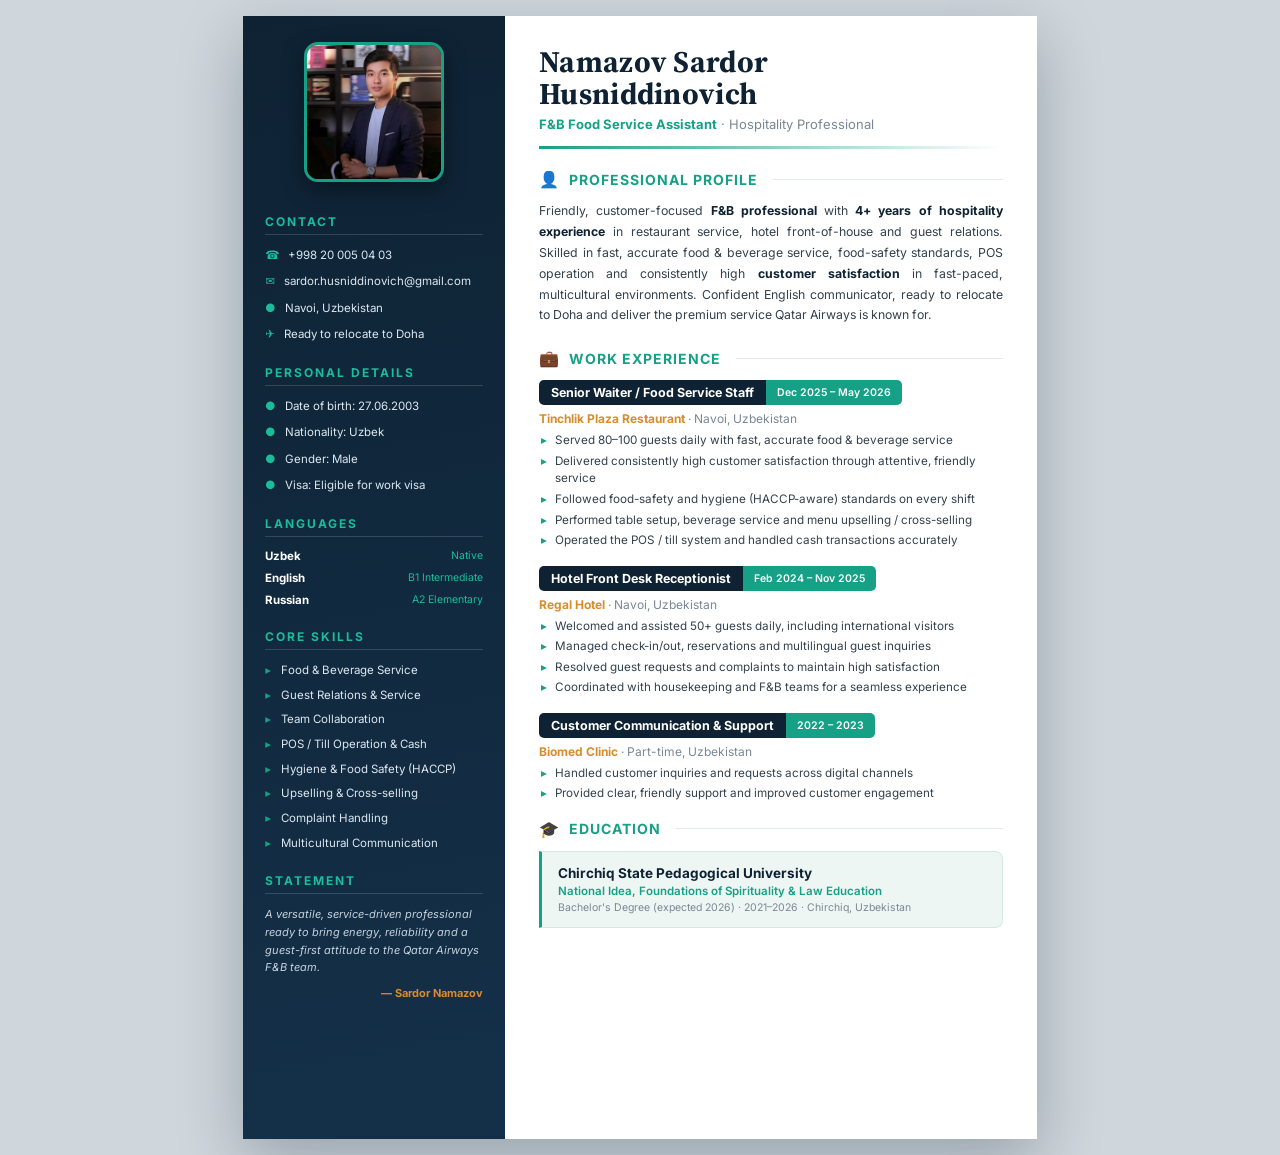
==== commit 034043a7: "Add Personal Details, expected graduation, soften satisfaction metric" ====
--- a/cv/Sardor_Namazov_CV_QatarAirways.html
+++ b/cv/Sardor_Namazov_CV_QatarAirways.html
@@ -83,6 +83,14 @@
     </div>
 
     <div class="sblk">
+      <div class="sh">Personal Details</div>
+      <div class="ctc"><span class="i">&#9679;</span>Date of birth: 27.06.2003</div>
+      <div class="ctc"><span class="i">&#9679;</span>Nationality: Uzbek</div>
+      <div class="ctc"><span class="i">&#9679;</span>Gender: Male</div>
+      <div class="ctc"><span class="i">&#9679;</span>Visa: Eligible for work visa</div>
+    </div>
+
+    <div class="sblk">
       <div class="sh">Languages</div>
       <div class="lang"><b>Uzbek</b><em>Native</em></div>
       <div class="lang"><b>English</b><em>B1 Intermediate</em></div>
@@ -115,7 +123,7 @@
       <div class="j-org"><b>Tinchlik Plaza Restaurant</b> <span>&middot; Navoi, Uzbekistan</span></div>
       <ul>
         <li>Served 80&ndash;100 guests daily with fast, accurate food &amp; beverage service</li>
-        <li>Maintained ~98% customer satisfaction through attentive, friendly service</li>
+        <li>Delivered consistently high customer satisfaction through attentive, friendly service</li>
         <li>Followed food-safety and hygiene (HACCP-aware) standards on every shift</li>
         <li>Performed table setup, beverage service and menu upselling / cross-selling</li>
         <li>Operated the POS / till system and handled cash transactions accurately</li>
@@ -146,7 +154,7 @@
     <div class="edu">
       <div class="uni">Chirchiq State Pedagogical University</div>
       <div class="deg">National Idea, Foundations of Spirituality &amp; Law Education</div>
-      <div class="meta">Bachelor's Degree &middot; 2021&ndash;2026 &middot; Chirchiq, Uzbekistan</div>
+      <div class="meta">Bachelor's Degree (expected 2026) &middot; 2021&ndash;2026 &middot; Chirchiq, Uzbekistan</div>
     </div>
   </main>
 </div>
